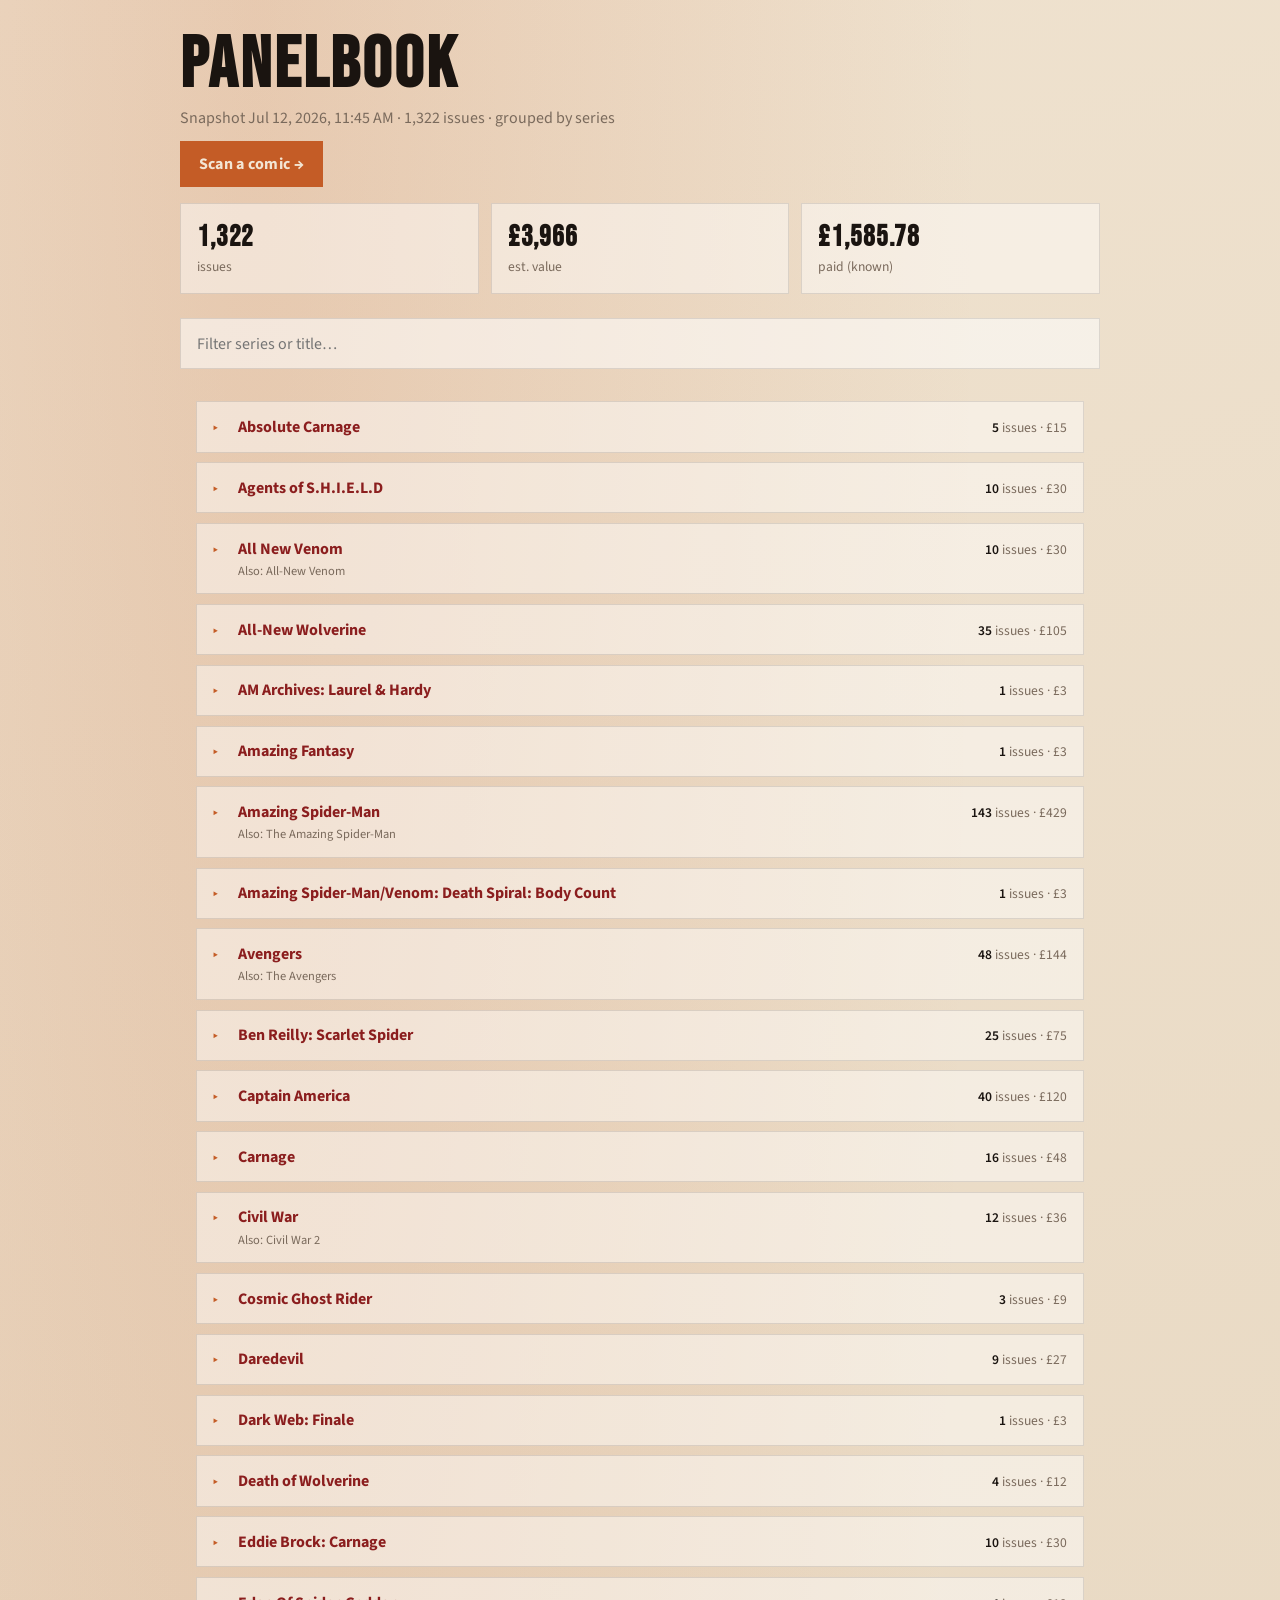
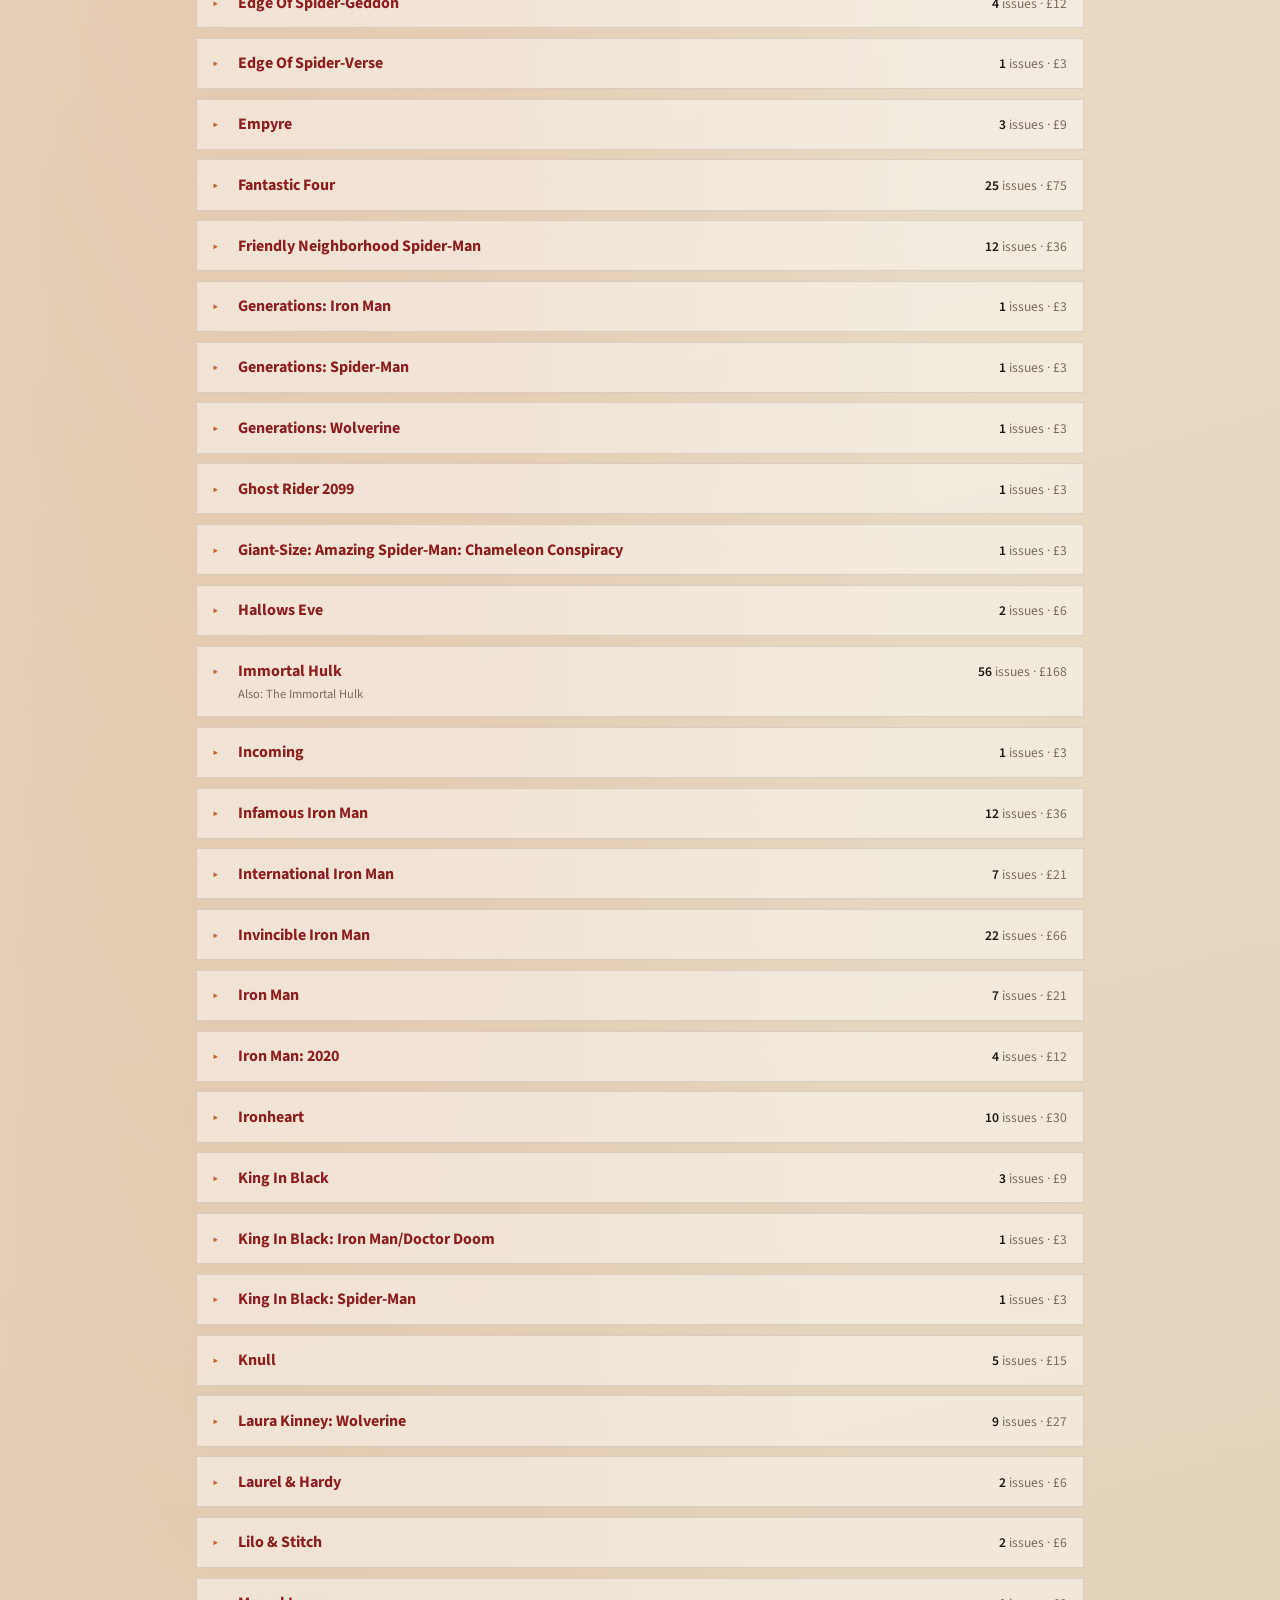
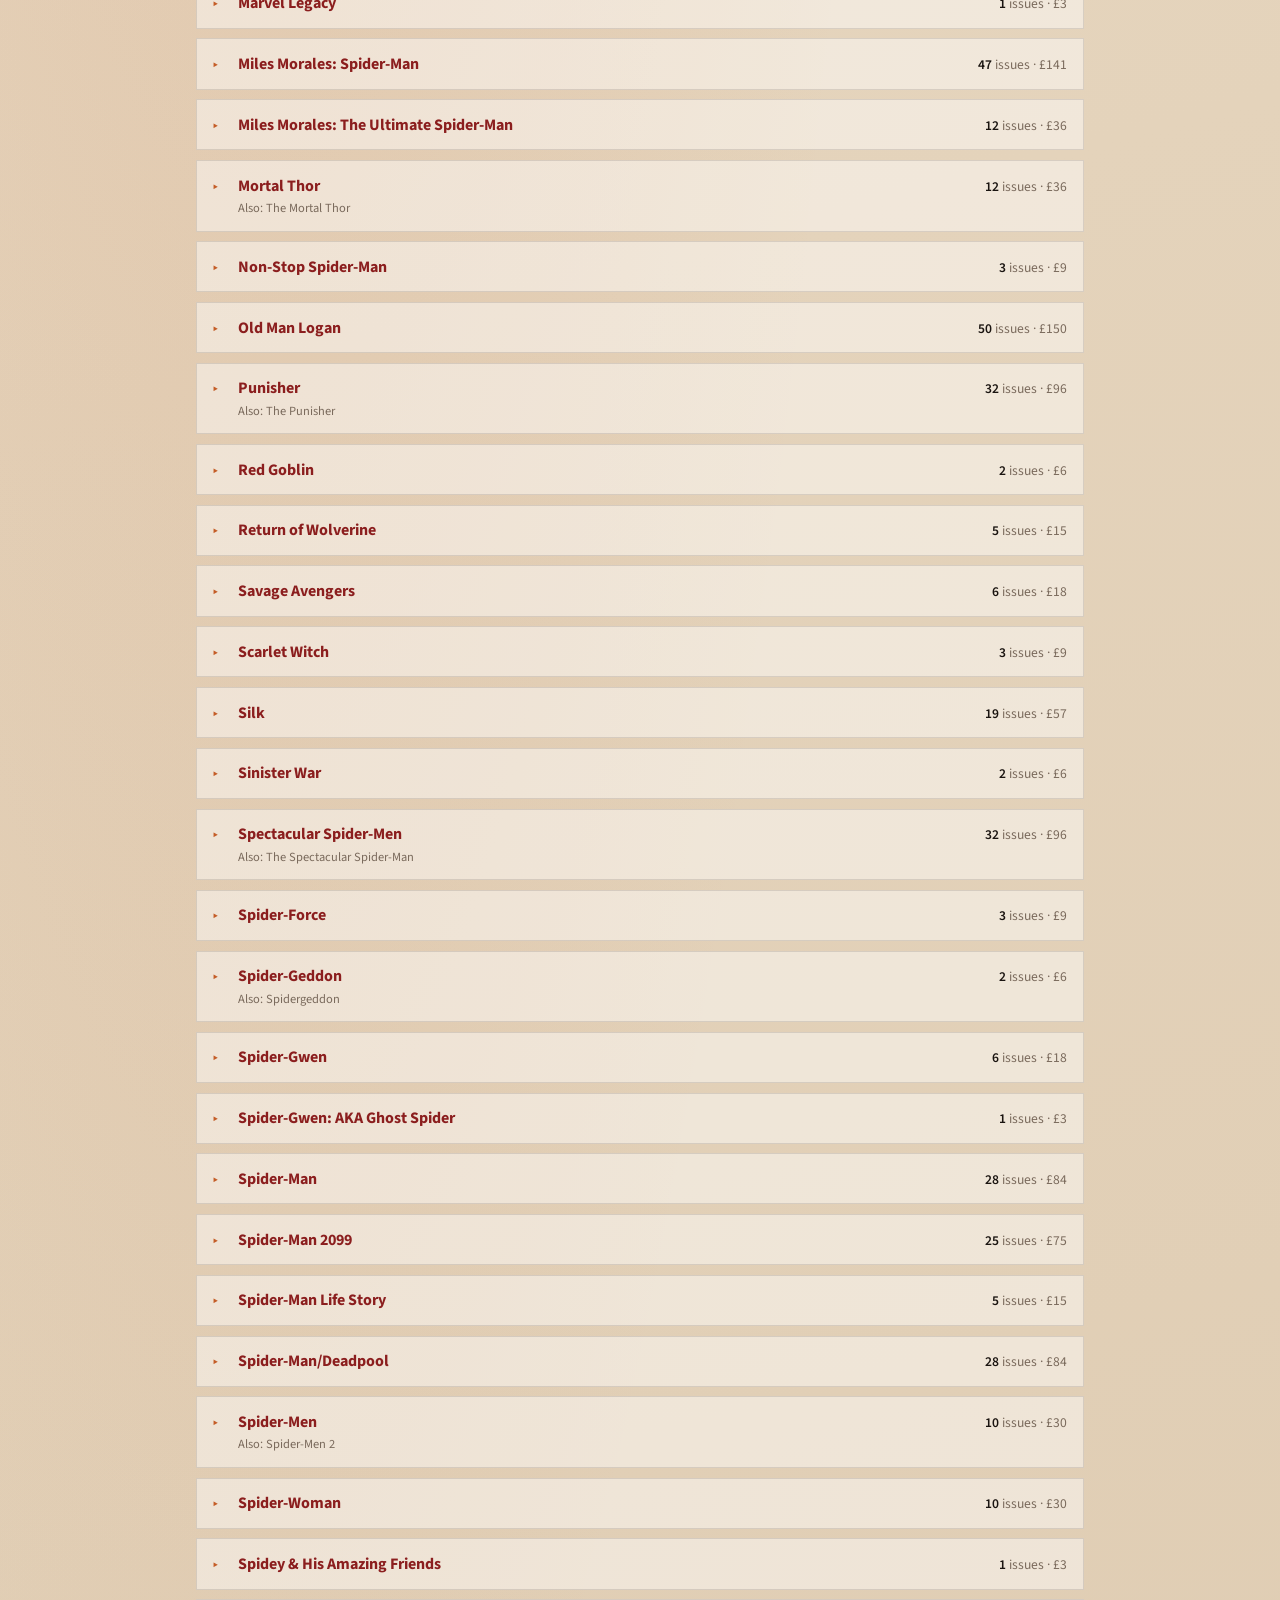
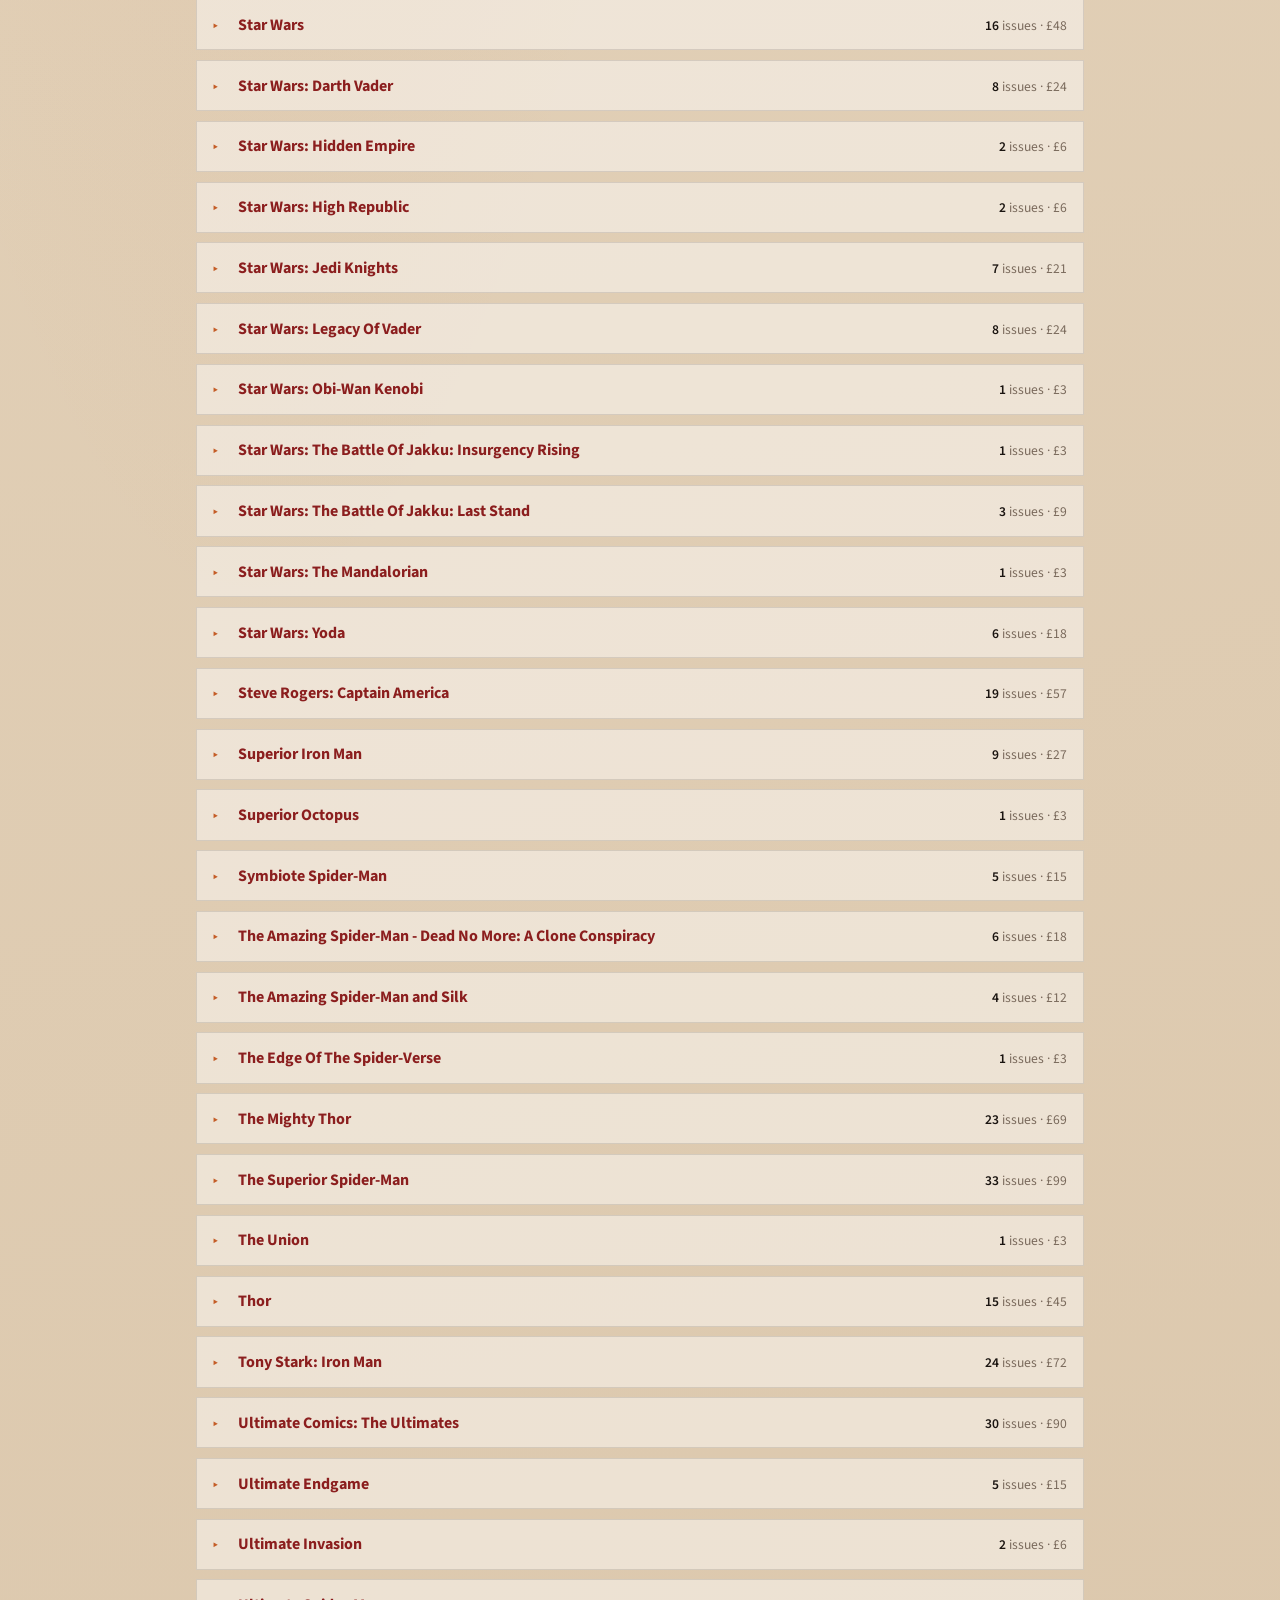
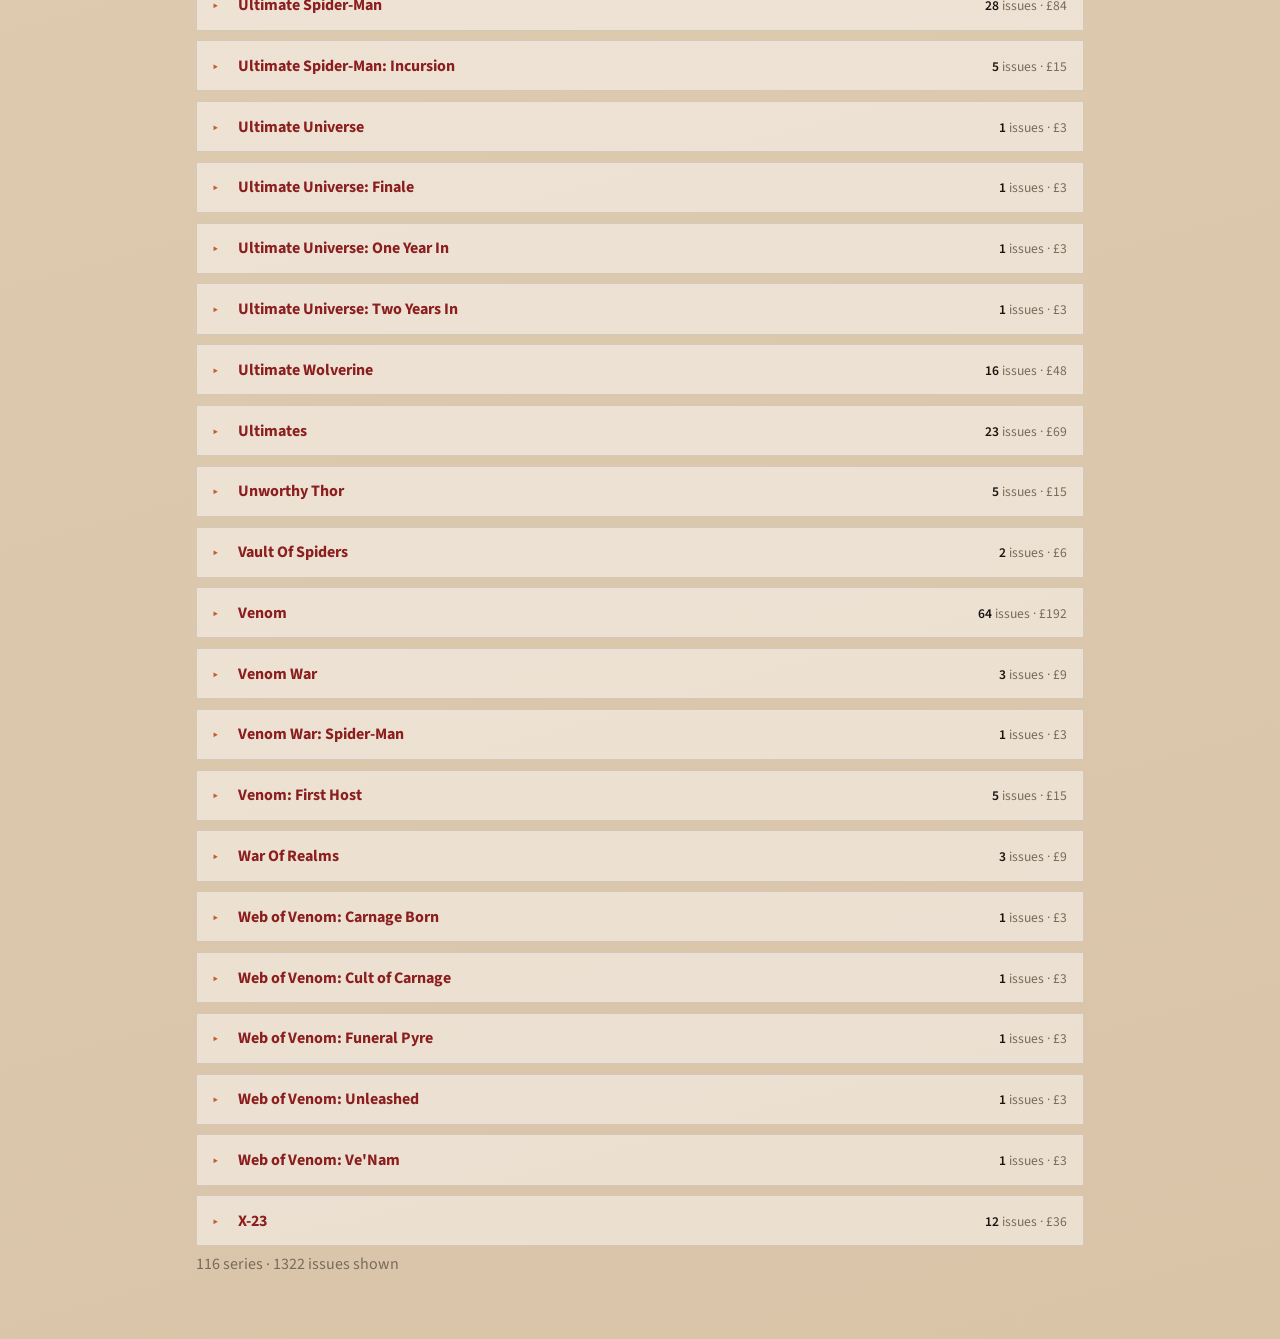
==== index.html @ d92eef0e "Publish static snapshot 2026-07-12 12:45." ====
<!doctype html>
<html lang="en">
<head>
  <meta charset="UTF-8">
  <meta name="viewport" content="width=device-width, initial-scale=1">
  <meta http-equiv="Cache-Control" content="no-cache, no-store, must-revalidate">
  <meta http-equiv="Pragma" content="no-cache">
  <meta http-equiv="Expires" content="0">
  <title>PanelBook</title>
  <link rel="preconnect" href="https://fonts.googleapis.com">
  <link href="https://fonts.googleapis.com/css2?family=Bebas+Neue&family=Source+Sans+3:wght@400;600;700&display=swap" rel="stylesheet">
  <style>
    :root {
      --ink: #1a1410;
      --paper: #f3e6d4;
      --panel: #2a211c;
      --accent: #c45c26;
      --muted: #7a6a5c;
      --line: rgba(26,20,16,0.12);
    }
    * { box-sizing: border-box; }
    body {
      margin: 0;
      font-family: "Source Sans 3", system-ui, sans-serif;
      color: var(--ink);
      background:
        radial-gradient(ellipse at 20% 0%, rgba(196,92,38,0.18), transparent 50%),
        linear-gradient(165deg, #efe2cf 0%, #e4d3bb 45%, #d9c4a8 100%);
      min-height: 100vh;
    }
    header {
      padding: 2rem 1.25rem 1rem;
      max-width: 960px;
      margin: 0 auto;
    }
    .brand {
      font-family: "Bebas Neue", Impact, sans-serif;
      font-size: clamp(2.8rem, 8vw, 4.5rem);
      letter-spacing: 0.04em;
      line-height: 0.95;
      margin: 0;
    }
    .tag {
      color: var(--muted);
      margin: 0.4rem 0 0;
      max-width: 28rem;
    }
    .stats {
      display: grid;
      grid-template-columns: repeat(3, 1fr);
      gap: 0.75rem;
      max-width: 960px;
      margin: 0 auto 1.5rem;
      padding: 0 1.25rem;
    }
    .stat {
      background: rgba(255,255,255,0.45);
      border: 1px solid var(--line);
      padding: 1rem;
    }
    .stat b {
      display: block;
      font-family: "Bebas Neue", sans-serif;
      font-size: 1.8rem;
      letter-spacing: 0.03em;
    }
    .stat span { color: var(--muted); font-size: 0.85rem; }
    main { max-width: 960px; margin: 0 auto; padding: 0 1.25rem 3rem; }
    input {
      width: 100%;
      padding: 0.85rem 1rem;
      border: 1px solid var(--line);
      background: rgba(255,255,255,0.55);
      font: inherit;
      margin-bottom: 1rem;
    }
    .groups { display: flex; flex-direction: column; gap: 0.6rem; }
    .group {
      background: rgba(255,255,255,0.45);
      border: 1px solid var(--line);
    }
    .group > summary {
      list-style: none;
      cursor: pointer;
      padding: 0.85rem 1rem;
      display: flex;
      align-items: baseline;
      justify-content: space-between;
      gap: 0.75rem;
    }
    .group > summary::-webkit-details-marker { display: none; }
    .group > summary::before {
      content: "▸";
      color: var(--accent);
      margin-right: 0.5rem;
      flex-shrink: 0;
    }
    .group[open] > summary::before { content: "▾"; }
    .group-name {
      font-weight: 700;
      flex: 1;
      min-width: 0;
    }
    .group-meta {
      color: var(--muted);
      font-size: 0.85rem;
      white-space: nowrap;
      font-variant-numeric: tabular-nums;
    }
    .group-meta b { color: var(--ink); font-weight: 600; }
    .alias {
      display: block;
      font-size: 0.78rem;
      color: var(--muted);
      font-weight: 400;
      margin-top: 0.15rem;
    }
    .group-body { padding: 0 1rem 0.85rem; overflow-x: auto; }
    table { width: 100%; border-collapse: collapse; font-size: 0.88rem; }
    th, td { text-align: left; padding: 0.45rem 0.35rem; border-bottom: 1px solid var(--line); }
    th { color: var(--muted); font-weight: 600; font-size: 0.72rem; text-transform: uppercase; letter-spacing: 0.06em; }
    .money { font-variant-numeric: tabular-nums; }
    .err { color: #8b1e1e; padding: 1rem; }
    .empty { color: var(--muted); padding: 1rem 0; }
  </style>
</head>
<body>
  <header>
    <h1 class="brand">PanelBook</h1>
    <p class="tag" id="snapTag">Loading collection…</p>
    <p style="margin:0.75rem 0 0;"><a href="scan.html" style="display:inline-block;background:#c45c26;color:#f3e6d4;text-decoration:none;font-weight:700;letter-spacing:0.02em;padding:0.7rem 1.1rem;border:1px solid #c45c26;">Scan a comic &rarr;</a></p>
  </header>
  <div class="stats" id="stats"></div>
  <main>
    <input id="q" type="search" placeholder="Filter series or title…" />
    <div id="out" class="err">Loading collection.json…</div>
  </main>
  <script>
    /* --- fuzzy series grouping (mirrors scan.js normalisation) --- */
    function normSeries(s) {
      return String(s || "").toLowerCase()
        .replace(/^the\s+/, "")
        .replace(/spider-man/g, "spiderman")
        .replace(/spider man/g, "spiderman")
        .replace(/&/g, " and ")
        .replace(/[^a-z0-9]+/g, " ")
        .replace(/\s+/g, " ")
        .trim();
    }

    function bigrams(s) {
      const t = s.replace(/\s+/g, "");
      const g = new Set();
      for (let i = 0; i < t.length - 1; i++) g.add(t.slice(i, i + 2));
      return g;
    }

    function dice(a, b) {
      const ga = bigrams(a), gb = bigrams(b);
      if (!ga.size || !gb.size) return 0;
      let inter = 0;
      for (const x of gb) if (ga.has(x)) inter++;
      return (2 * inter) / (ga.size + gb.size);
    }

    const FUZZY = 0.88; // high bar — only merge near-duplicates, not related titles

    function clusterSeries(names) {
      const unique = [...new Set(names.filter(Boolean))];
      const norms = unique.map((n) => ({ name: n, norm: normSeries(n) }));
      const parent = norms.map((_, i) => i);
      const find = (i) => { while (parent[i] !== i) { parent[i] = parent[parent[i]]; i = parent[i]; } return i; };
      const unite = (a, b) => { parent[find(a)] = find(b); };

      for (let i = 0; i < norms.length; i++) {
        for (let j = i + 1; j < norms.length; j++) {
          if (norms[i].norm === norms[j].norm) { unite(i, j); continue; }
          if (dice(norms[i].norm, norms[j].norm) >= FUZZY) unite(i, j);
        }
      }

      const clusters = new Map();
      for (let i = 0; i < norms.length; i++) {
        const root = find(i);
        if (!clusters.has(root)) clusters.set(root, []);
        clusters.get(root).push(norms[i].name);
      }
      return [...clusters.values()];
    }

    function pickDisplayName(names) {
      const counts = new Map();
      for (const n of names) counts.set(n, (counts.get(n) || 0) + 1);
      const sorted = [...names].sort((a, b) => {
        const dc = (counts.get(b) || 0) - (counts.get(a) || 0);
        if (dc) return dc;
        const aThe = /^the\s/i.test(a), bThe = /^the\s/i.test(b);
        if (aThe !== bThe) return aThe ? 1 : -1;
        return a.localeCompare(b);
      });
      return sorted[0];
    }

    function issueNum(v) {
      const n = parseFloat(v);
      return Number.isFinite(n) ? n : 999999;
    }

    function buildGroups(rows) {
      const bySeries = new Map();
      for (const r of rows) {
        const s = String(r.series || "").trim() || "(unknown)";
        if (!bySeries.has(s)) bySeries.set(s, []);
        bySeries.get(s).push(r);
      }
      const clusters = clusterSeries([...bySeries.keys()]);
      return clusters.map((names) => {
        const issues = names.flatMap((n) => bySeries.get(n) || []);
        issues.sort((a, b) => issueNum(a.issue_number) - issueNum(b.issue_number));
        const value = issues.reduce((s, r) => s + Number(r.estimated_value || 0), 0);
        const aliases = names.length > 1
          ? names.filter((n) => n !== pickDisplayName(names))
          : [];
        return {
          display: pickDisplayName(names),
          names,
          aliases,
          issues,
          value,
        };
      }).sort((a, b) => a.display.localeCompare(b.display));
    }

    function esc(s) {
      return String(s ?? "").replace(/[&<>"']/g, (c) =>
        ({ "&": "&amp;", "<": "&lt;", ">": "&gt;", '"': "&quot;", "'": "&#39;" }[c]));
    }

    async function boot() {
      const out = document.getElementById("out");
      const stats = document.getElementById("stats");
      try {
        const res = await fetch(`collection.json?t=${Date.now()}`, { cache: "no-store" });
        if (!res.ok) throw new Error("No collection.json yet — run scripts/export_static.py");
        const data = await res.json();
        const when = data.exported_at
          ? new Date(data.exported_at).toLocaleString(undefined, { dateStyle: "medium", timeStyle: "short" })
          : "unknown";
        document.getElementById("snapTag").textContent =
          `Snapshot ${when} · ${(data.totals?.issues || 0).toLocaleString()} issues · grouped by series`;
        const t = data.totals || {};
        stats.innerHTML = `
          <div class="stat"><b>${(t.issues || 0).toLocaleString()}</b><span>issues</span></div>
          <div class="stat"><b>£${Number(t.estimated_value_gbp || 0).toLocaleString()}</b><span>est. value</span></div>
          <div class="stat"><b>£${Number(t.paid_known_gbp || 0).toLocaleString()}</b><span>paid (known)</span></div>
        `;
        const rows = (data.collection || []).filter((r) => (r.kind || "comic") === "comic");
        const allGroups = buildGroups(rows);

        const render = (q) => {
          const qq = (q || "").toLowerCase();
          const groups = !qq ? allGroups : allGroups.map((g) => ({
            ...g,
            issues: g.issues.filter((r) =>
              g.display.toLowerCase().includes(qq) ||
              g.names.some((n) => n.toLowerCase().includes(qq)) ||
              String(r.title || "").toLowerCase().includes(qq) ||
              String(r.issue_number ?? "").includes(qq)
            ),
          })).filter((g) => g.issues.length);

          if (!groups.length) {
            out.innerHTML = '<p class="empty">No matching series or issues.</p>';
            return;
          }

          out.innerHTML = `<div class="groups">${groups.map((g) => {
            const alias = g.aliases.length
              ? `<span class="alias">Also: ${g.aliases.map(esc).join(", ")}</span>`
              : "";
            const body = g.issues.map((r) => `<tr>
              <td>${esc(r.issue_number ?? "")}</td>
              <td>${esc(r.year ?? "")}</td>
              <td class="money">£${Number(r.estimated_value || 0).toFixed(2)}</td>
              <td>${esc(r.market_source || "")}</td>
            </tr>`).join("");
            return `<details class="group">
              <summary>
                <span class="group-name">${esc(g.display)}${alias}</span>
                <span class="group-meta"><b>${g.issues.length}</b> issues · £${g.value.toFixed(0)}</span>
              </summary>
              <div class="group-body">
                <table>
                  <thead><tr><th>#</th><th>Year</th><th>Est.</th><th>Source</th></tr></thead>
                  <tbody>${body}</tbody>
                </table>
              </div>
            </details>`;
          }).join("")}</div>
          <p class="tag">${groups.length} series · ${groups.reduce((s, g) => s + g.issues.length, 0)} issues shown</p>`;
        };

        document.getElementById("q").addEventListener("input", (e) => render(e.target.value));
        render("");
      } catch (e) {
        out.textContent = e.message || String(e);
      }
    }
    boot();
  </script>
</body>
</html>
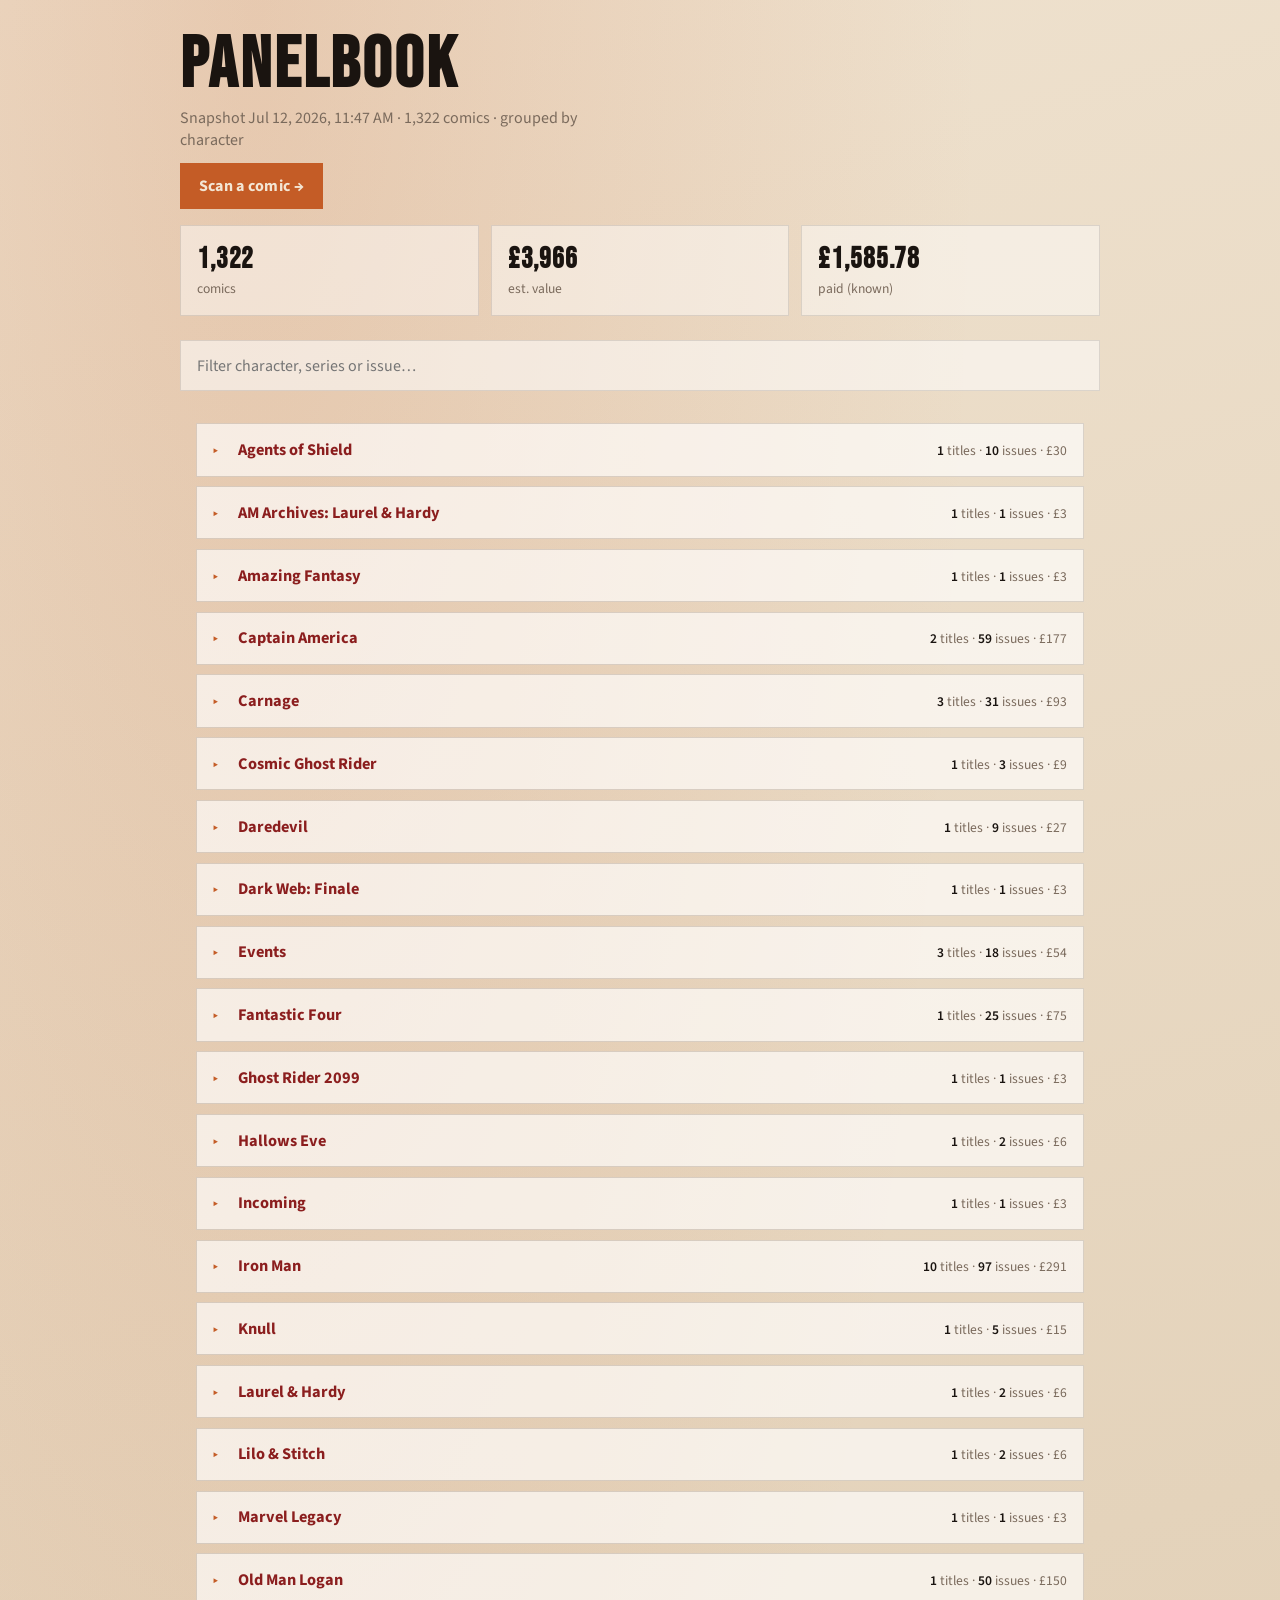
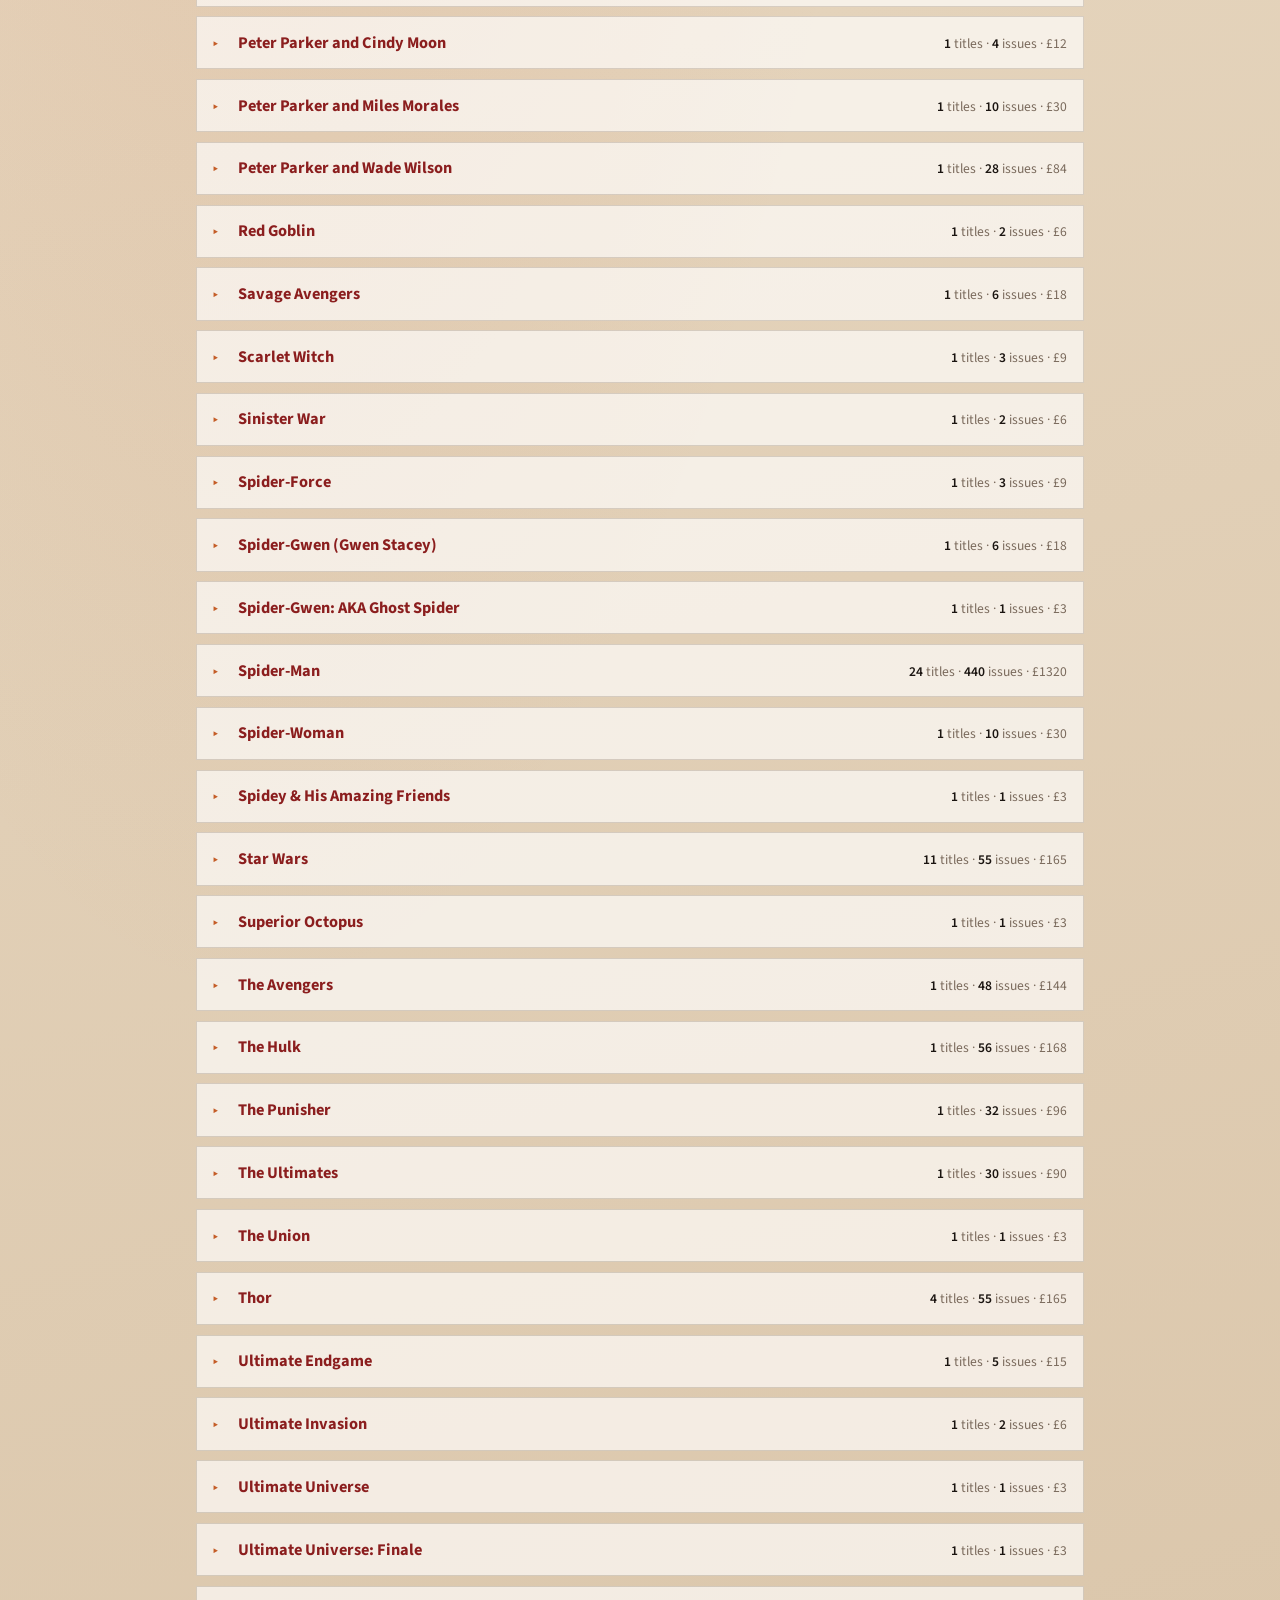
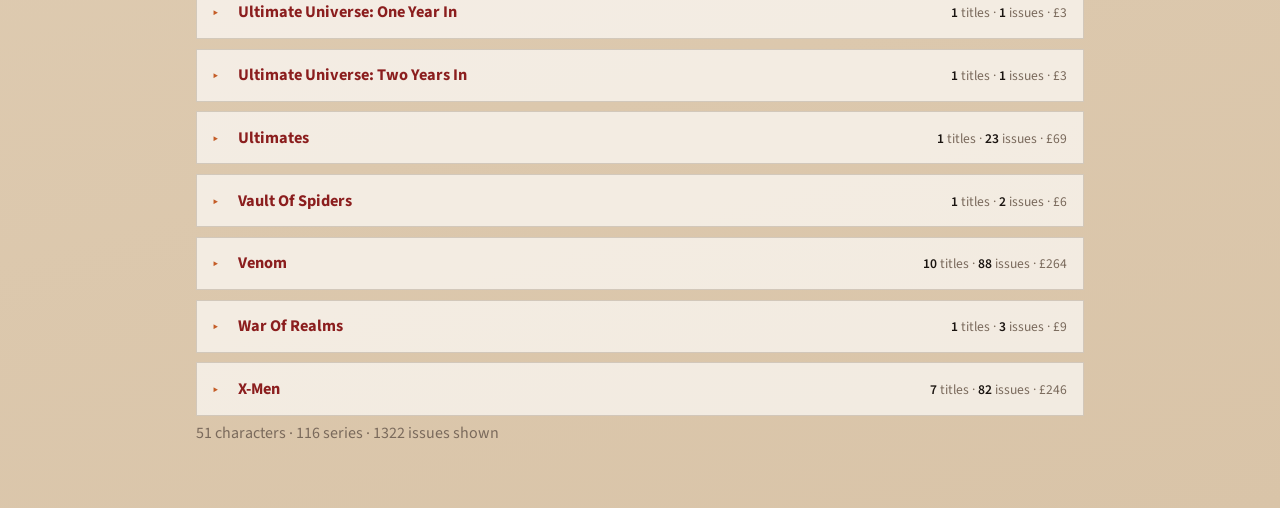
==== commit 081eb0fa: "Publish static snapshot 2026-07-12 12:47." ====
--- a/index.html
+++ b/index.html
@@ -96,11 +96,17 @@
       flex-shrink: 0;
     }
     .group[open] > summary::before { content: "▾"; }
-    .group-name {
-      font-weight: 700;
-      flex: 1;
-      min-width: 0;
-    }
+    .group.char > summary {
+      background: rgba(255,255,255,0.35);
+      font-size: 1.02rem;
+    }
+    .group.char > .group-body { padding: 0.5rem 0.75rem 0.75rem; display: flex; flex-direction: column; gap: 0.45rem; }
+    .group.series {
+      margin-left: 0.25rem;
+      border-left: 3px solid rgba(196,92,38,0.45);
+    }
+    .group.series > summary { padding: 0.65rem 0.85rem; font-size: 0.92rem; }
+    .group-name { font-weight: 700; flex: 1; min-width: 0; }
     .group-meta {
       color: var(--muted);
       font-size: 0.85rem;
@@ -116,6 +122,7 @@
       margin-top: 0.15rem;
     }
     .group-body { padding: 0 1rem 0.85rem; overflow-x: auto; }
+    .series .group-body { padding: 0 0.75rem 0.65rem; }
     table { width: 100%; border-collapse: collapse; font-size: 0.88rem; }
     th, td { text-align: left; padding: 0.45rem 0.35rem; border-bottom: 1px solid var(--line); }
     th { color: var(--muted); font-weight: 600; font-size: 0.72rem; text-transform: uppercase; letter-spacing: 0.06em; }
@@ -132,11 +139,11 @@
   </header>
   <div class="stats" id="stats"></div>
   <main>
-    <input id="q" type="search" placeholder="Filter series or title…" />
+    <input id="q" type="search" placeholder="Filter character, series or issue…" />
     <div id="out" class="err">Loading collection.json…</div>
   </main>
   <script>
-    /* --- fuzzy series grouping (mirrors scan.js normalisation) --- */
+    /* --- fuzzy series grouping --- */
     function normSeries(s) {
       return String(s || "").toLowerCase()
         .replace(/^the\s+/, "")
@@ -163,7 +170,7 @@
       return (2 * inter) / (ga.size + gb.size);
     }
 
-    const FUZZY = 0.88; // high bar — only merge near-duplicates, not related titles
+    const FUZZY = 0.88;
 
     function clusterSeries(names) {
       const unique = [...new Set(names.filter(Boolean))];
@@ -191,14 +198,13 @@
     function pickDisplayName(names) {
       const counts = new Map();
       for (const n of names) counts.set(n, (counts.get(n) || 0) + 1);
-      const sorted = [...names].sort((a, b) => {
+      return [...names].sort((a, b) => {
         const dc = (counts.get(b) || 0) - (counts.get(a) || 0);
         if (dc) return dc;
         const aThe = /^the\s/i.test(a), bThe = /^the\s/i.test(b);
         if (aThe !== bThe) return aThe ? 1 : -1;
         return a.localeCompare(b);
-      });
-      return sorted[0];
+      })[0];
     }
 
     function issueNum(v) {
@@ -206,34 +212,118 @@
       return Number.isFinite(n) ? n : 999999;
     }
 
-    function buildGroups(rows) {
+    /* --- character / franchise detection --- */
+    function mapCharacterField(raw) {
+      const c = String(raw || "").trim();
+      if (!c) return null;
+      const lower = c.toLowerCase();
+      if (/spider-man|spider gwen|scarlet spider|\bsilk\b|spider-man 2099/.test(lower)) return "Spider-Man";
+      if (/wolverine|x-23|laura kinney/.test(lower)) return "X-Men";
+      if (/iron man|ironheart/.test(lower)) return "Iron Man";
+      if (/captain america/.test(lower)) return "Captain America";
+      if (/fantastic four/.test(lower)) return "Fantastic Four";
+      if (/carnage/.test(lower)) return "Carnage";
+      if (/venom/.test(lower)) return "Venom";
+      return c.split(":")[0].trim() || null;
+    }
+
+    function detectCharacter(series, characterField) {
+      const mapped = mapCharacterField(characterField);
+      if (mapped) return mapped;
+      const s = String(series || "").toLowerCase();
+
+      if (/star wars/.test(s)) return "Star Wars";
+      if (/^web of venom|^venom war|^all[- ]new venom|^venom:|^venom$/.test(s) || (/\bvenom\b/.test(s) && !/amazing spider-man\/venom/.test(s))) return "Venom";
+      if (/miles morales|spider-man|spider man|spider-verse|spider geddon|spider-geddon|spider force|spider gwen|spider-woman|scarlet spider|friendly neighborhood|spectacular spider|amazing spider|non-stop spider|spidergeddon|edge of spider/.test(s)) return "Spider-Man";
+      if (/iron man|ironheart|invincible iron|superior iron|infamous iron|international iron|tony stark/.test(s)) return "Iron Man";
+      if (/avengers/.test(s)) return "Avengers";
+      if (/captain america/.test(s)) return "Captain America";
+      if (/fantastic four/.test(s)) return "Fantastic Four";
+      if (/wolverine|x-men|x men|x-23|laura kinney|uncanny x/.test(s)) return "X-Men";
+      if (/deadpool/.test(s)) return "Deadpool";
+      if (/\bthor\b/.test(s)) return "Thor";
+      if (/^the incredible hulk|^immortal hulk|\bhulk\b/.test(s)) return "Hulk";
+      if (/daredevil/.test(s)) return "Daredevil";
+      if (/guardians of the galaxy/.test(s)) return "Guardians of the Galaxy";
+      if (/doctor strange|dr\. strange/.test(s)) return "Doctor Strange";
+      if (/black panther/.test(s)) return "Black Panther";
+      if (/carnage/.test(s)) return "Carnage";
+      if (/absolute carnage|king in black|empyre|secret wars|civil war|war of the realms|dark ages|infinity/.test(s)) return "Events";
+
+      return null;
+    }
+
+    function buildSeriesGroups(rows) {
       const bySeries = new Map();
       for (const r of rows) {
         const s = String(r.series || "").trim() || "(unknown)";
         if (!bySeries.has(s)) bySeries.set(s, []);
         bySeries.get(s).push(r);
       }
-      const clusters = clusterSeries([...bySeries.keys()]);
-      return clusters.map((names) => {
+      return clusterSeries([...bySeries.keys()]).map((names) => {
         const issues = names.flatMap((n) => bySeries.get(n) || []);
         issues.sort((a, b) => issueNum(a.issue_number) - issueNum(b.issue_number));
-        const value = issues.reduce((s, r) => s + Number(r.estimated_value || 0), 0);
-        const aliases = names.length > 1
-          ? names.filter((n) => n !== pickDisplayName(names))
-          : [];
-        return {
-          display: pickDisplayName(names),
-          names,
-          aliases,
-          issues,
-          value,
-        };
-      }).sort((a, b) => a.display.localeCompare(b.display));
+        const display = pickDisplayName(names);
+        const aliases = names.length > 1 ? names.filter((n) => n !== display) : [];
+        const value = issues.reduce((sum, r) => sum + Number(r.estimated_value || 0), 0);
+        const characterHint = issues.map((r) => r.character).find((c) => c && String(c).trim()) || "";
+        const character = detectCharacter(display, characterHint) || display;
+        return { display, names, aliases, issues, value, character };
+      });
+    }
+
+    function buildCharacterGroups(seriesGroups) {
+      const chars = new Map();
+      for (const sg of seriesGroups) {
+        const key = sg.character;
+        if (!chars.has(key)) chars.set(key, { name: key, series: [], value: 0, issueCount: 0 });
+        const ch = chars.get(key);
+        ch.series.push(sg);
+        ch.value += sg.value;
+        ch.issueCount += sg.issues.length;
+      }
+      return [...chars.values()]
+        .map((ch) => {
+          ch.series.sort((a, b) => a.display.localeCompare(b.display));
+          return ch;
+        })
+        .sort((a, b) => a.name.localeCompare(b.name));
     }
 
     function esc(s) {
       return String(s ?? "").replace(/[&<>"']/g, (c) =>
         ({ "&": "&amp;", "<": "&lt;", ">": "&gt;", '"': "&quot;", "'": "&#39;" }[c]));
+    }
+
+    function issueMatches(r, qq) {
+      return String(r.title || "").toLowerCase().includes(qq) ||
+        String(r.series || "").toLowerCase().includes(qq) ||
+        String(r.issue_number ?? "").includes(qq);
+    }
+
+    function filterCharacters(chars, qq) {
+      if (!qq) return chars;
+      return chars.map((ch) => {
+        if (ch.name.toLowerCase().includes(qq)) return ch;
+        const series = ch.series.map((sg) => {
+          if (sg.display.toLowerCase().includes(qq) || sg.names.some((n) => n.toLowerCase().includes(qq))) return sg;
+          const issues = sg.issues.filter((r) => issueMatches(r, qq));
+          return issues.length ? { ...sg, issues } : null;
+        }).filter(Boolean);
+        return series.length ? { ...ch, series, issueCount: series.reduce((s, g) => s + g.issues.length, 0), value: series.reduce((s, g) => s + g.value, 0) } : null;
+      }).filter(Boolean);
+    }
+
+    function renderIssueTable(issues) {
+      return `<table>
+        <thead><tr><th>#</th><th>Year</th><th>Est.</th><th>Source</th></tr></thead>
+        <tbody>${issues.map((r) => `<tr>
+          <td>${esc(r.issue_number ?? "")}</td>
+          <td>${esc(r.year ?? "")}</td>
+          <td class="money">£${Number(r.estimated_value || 0).toFixed(2)}</td>
+          <td>${esc(r.market_source || "")}</td>
+        </tr>`).join("")}</tbody>
+      </table>`;
     }
 
     async function boot() {
@@ -247,57 +337,50 @@
           ? new Date(data.exported_at).toLocaleString(undefined, { dateStyle: "medium", timeStyle: "short" })
           : "unknown";
         document.getElementById("snapTag").textContent =
-          `Snapshot ${when} · ${(data.totals?.issues || 0).toLocaleString()} issues · grouped by series`;
+          `Snapshot ${when} · ${(data.totals?.issues || 0).toLocaleString()} comics · grouped by character`;
         const t = data.totals || {};
         stats.innerHTML = `
-          <div class="stat"><b>${(t.issues || 0).toLocaleString()}</b><span>issues</span></div>
+          <div class="stat"><b>${(t.issues || 0).toLocaleString()}</b><span>comics</span></div>
           <div class="stat"><b>£${Number(t.estimated_value_gbp || 0).toLocaleString()}</b><span>est. value</span></div>
           <div class="stat"><b>£${Number(t.paid_known_gbp || 0).toLocaleString()}</b><span>paid (known)</span></div>
         `;
         const rows = (data.collection || []).filter((r) => (r.kind || "comic") === "comic");
-        const allGroups = buildGroups(rows);
+        const allChars = buildCharacterGroups(buildSeriesGroups(rows));
 
         const render = (q) => {
           const qq = (q || "").toLowerCase();
-          const groups = !qq ? allGroups : allGroups.map((g) => ({
-            ...g,
-            issues: g.issues.filter((r) =>
-              g.display.toLowerCase().includes(qq) ||
-              g.names.some((n) => n.toLowerCase().includes(qq)) ||
-              String(r.title || "").toLowerCase().includes(qq) ||
-              String(r.issue_number ?? "").includes(qq)
-            ),
-          })).filter((g) => g.issues.length);
-
-          if (!groups.length) {
-            out.innerHTML = '<p class="empty">No matching series or issues.</p>';
+          const chars = filterCharacters(allChars, qq);
+
+          if (!chars.length) {
+            out.innerHTML = '<p class="empty">No matching characters, series or issues.</p>';
             return;
           }
 
-          out.innerHTML = `<div class="groups">${groups.map((g) => {
-            const alias = g.aliases.length
-              ? `<span class="alias">Also: ${g.aliases.map(esc).join(", ")}</span>`
-              : "";
-            const body = g.issues.map((r) => `<tr>
-              <td>${esc(r.issue_number ?? "")}</td>
-              <td>${esc(r.year ?? "")}</td>
-              <td class="money">£${Number(r.estimated_value || 0).toFixed(2)}</td>
-              <td>${esc(r.market_source || "")}</td>
-            </tr>`).join("");
-            return `<details class="group">
+          const seriesCount = chars.reduce((s, c) => s + c.series.length, 0);
+          const issueCount = chars.reduce((s, c) => s + c.issueCount, 0);
+
+          out.innerHTML = `<div class="groups">${chars.map((ch) => {
+            const seriesHtml = ch.series.map((sg) => {
+              const alias = sg.aliases.length
+                ? `<span class="alias">Also: ${sg.aliases.map(esc).join(", ")}</span>`
+                : "";
+              return `<details class="group series">
+                <summary>
+                  <span class="group-name">${esc(sg.display)}${alias}</span>
+                  <span class="group-meta"><b>${sg.issues.length}</b> · £${sg.value.toFixed(0)}</span>
+                </summary>
+                <div class="group-body">${renderIssueTable(sg.issues)}</div>
+              </details>`;
+            }).join("");
+            return `<details class="group char">
               <summary>
-                <span class="group-name">${esc(g.display)}${alias}</span>
-                <span class="group-meta"><b>${g.issues.length}</b> issues · £${g.value.toFixed(0)}</span>
+                <span class="group-name">${esc(ch.name)}</span>
+                <span class="group-meta"><b>${ch.series.length}</b> titles · <b>${ch.issueCount}</b> issues · £${ch.value.toFixed(0)}</span>
               </summary>
-              <div class="group-body">
-                <table>
-                  <thead><tr><th>#</th><th>Year</th><th>Est.</th><th>Source</th></tr></thead>
-                  <tbody>${body}</tbody>
-                </table>
-              </div>
+              <div class="group-body">${seriesHtml}</div>
             </details>`;
           }).join("")}</div>
-          <p class="tag">${groups.length} series · ${groups.reduce((s, g) => s + g.issues.length, 0)} issues shown</p>`;
+          <p class="tag">${chars.length} characters · ${seriesCount} series · ${issueCount} issues shown</p>`;
         };
 
         document.getElementById("q").addEventListener("input", (e) => render(e.target.value));
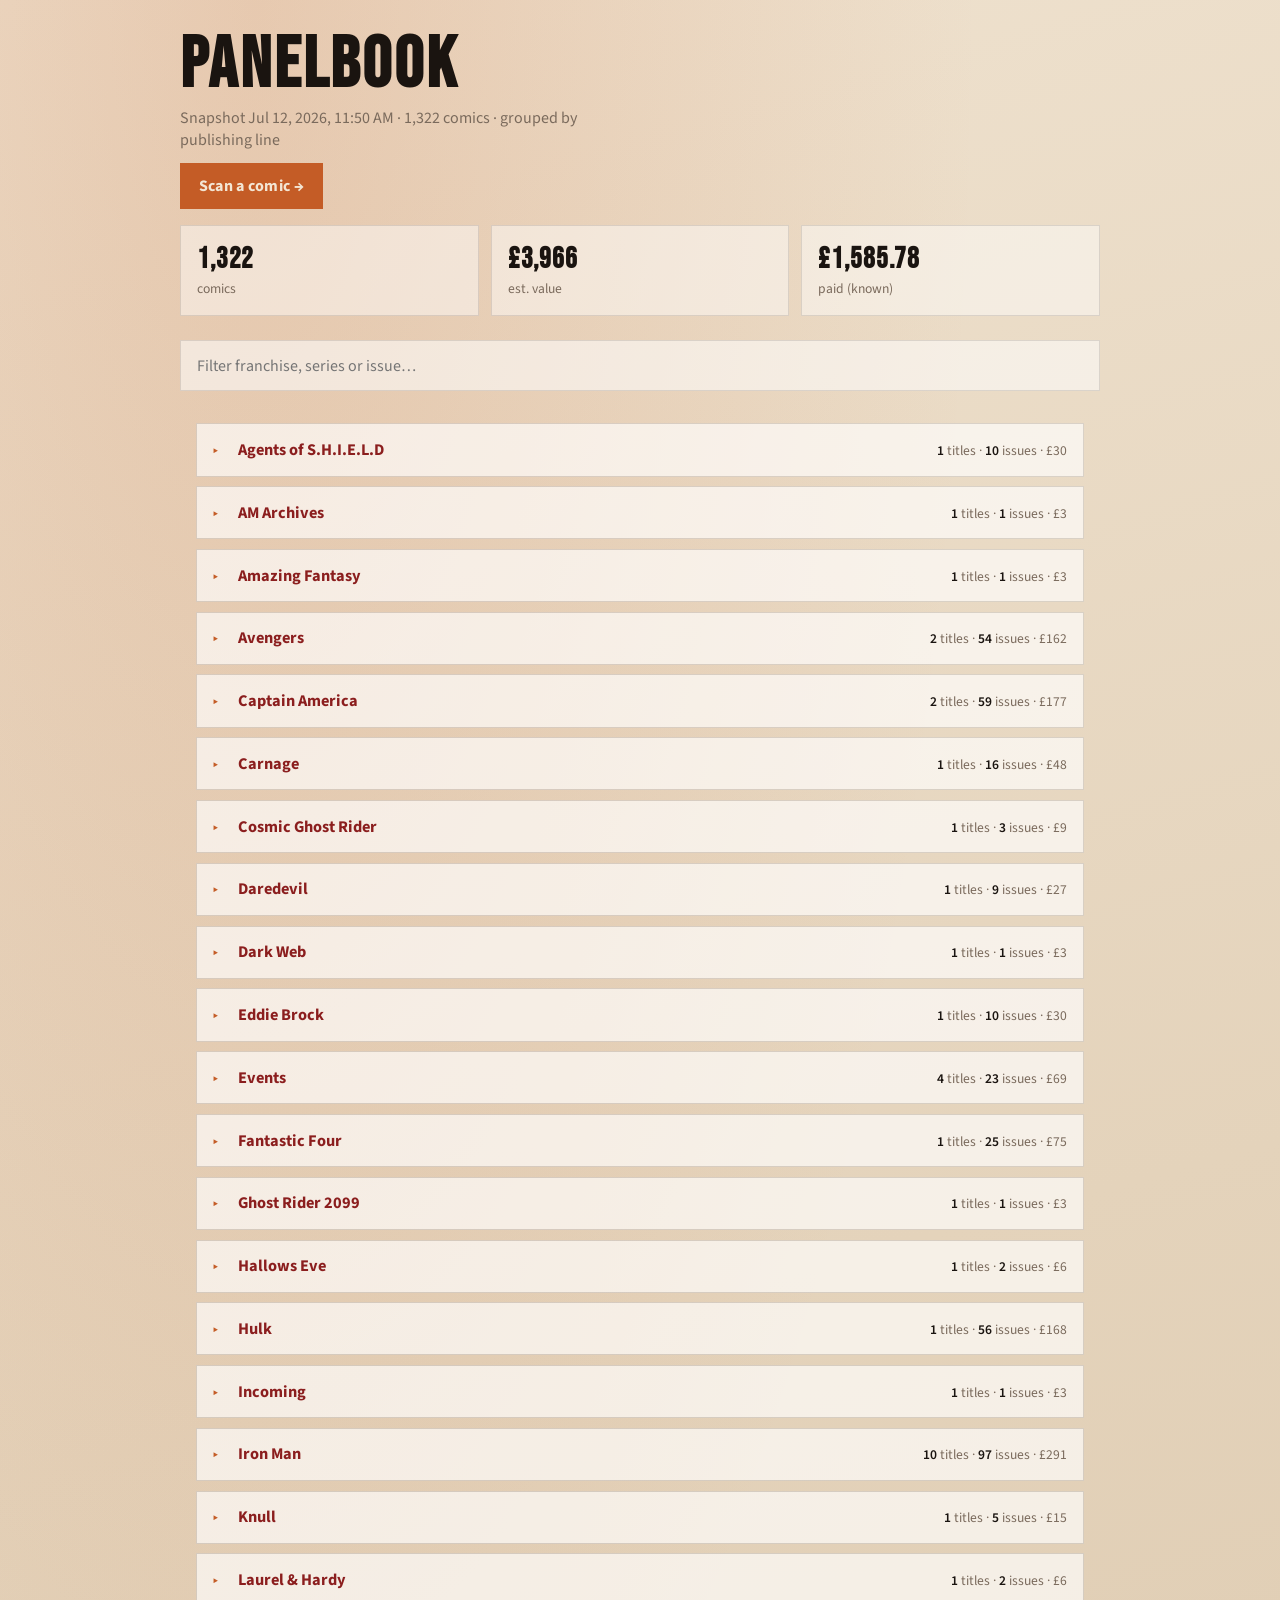
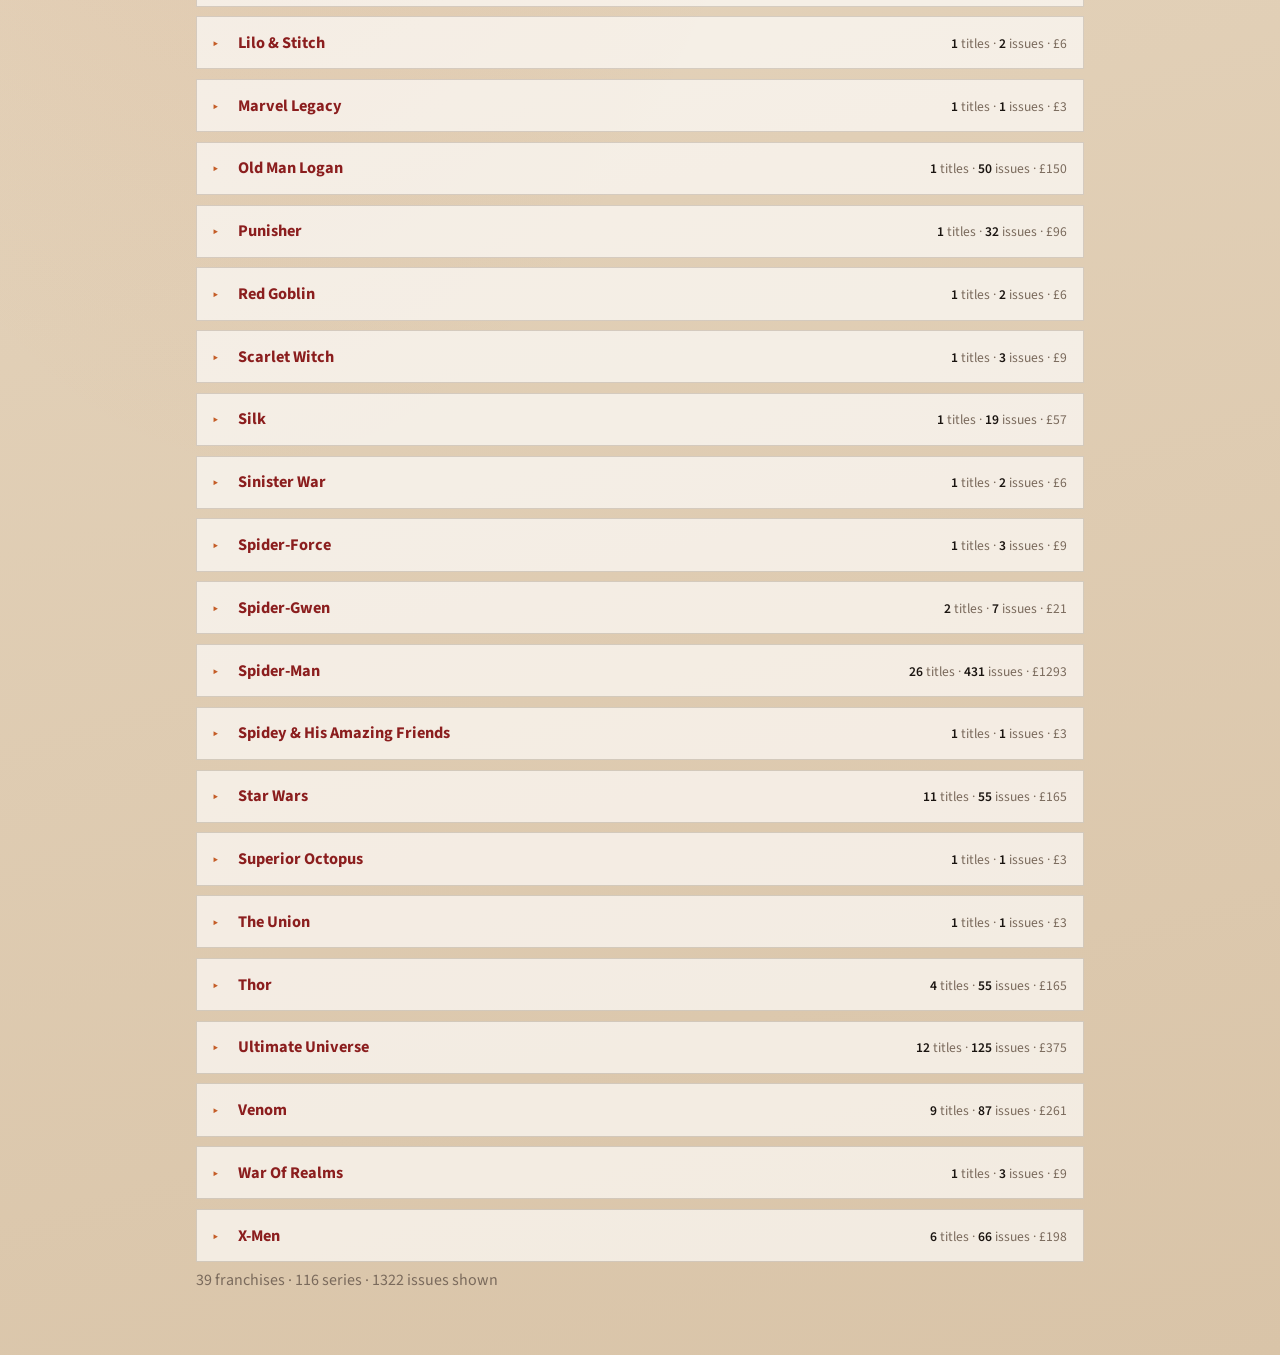
==== commit fa7db5df: "Publish static snapshot 2026-07-12 12:50." ====
--- a/index.html
+++ b/index.html
@@ -96,11 +96,11 @@
       flex-shrink: 0;
     }
     .group[open] > summary::before { content: "▾"; }
-    .group.char > summary {
+    .group.line > summary {
       background: rgba(255,255,255,0.35);
       font-size: 1.02rem;
     }
-    .group.char > .group-body { padding: 0.5rem 0.75rem 0.75rem; display: flex; flex-direction: column; gap: 0.45rem; }
+    .group.line > .group-body { padding: 0.5rem 0.75rem 0.75rem; display: flex; flex-direction: column; gap: 0.45rem; }
     .group.series {
       margin-left: 0.25rem;
       border-left: 3px solid rgba(196,92,38,0.45);
@@ -139,7 +139,7 @@
   </header>
   <div class="stats" id="stats"></div>
   <main>
-    <input id="q" type="search" placeholder="Filter character, series or issue…" />
+    <input id="q" type="search" placeholder="Filter franchise, series or issue…" />
     <div id="out" class="err">Loading collection.json…</div>
   </main>
   <script>
@@ -212,34 +212,25 @@
       return Number.isFinite(n) ? n : 999999;
     }
 
-    /* --- character / franchise detection --- */
-    function mapCharacterField(raw) {
-      const c = String(raw || "").trim();
-      if (!c) return null;
-      const lower = c.toLowerCase();
-      if (/spider-man|spider gwen|scarlet spider|\bsilk\b|spider-man 2099/.test(lower)) return "Spider-Man";
-      if (/wolverine|x-23|laura kinney/.test(lower)) return "X-Men";
-      if (/iron man|ironheart/.test(lower)) return "Iron Man";
-      if (/captain america/.test(lower)) return "Captain America";
-      if (/fantastic four/.test(lower)) return "Fantastic Four";
-      if (/carnage/.test(lower)) return "Carnage";
-      if (/venom/.test(lower)) return "Venom";
-      return c.split(":")[0].trim() || null;
-    }
-
-    function detectCharacter(series, characterField) {
-      const mapped = mapCharacterField(characterField);
-      if (mapped) return mapped;
+    /* --- publishing-line / franchise detection (from series name, not character field) --- */
+    function detectPublishingLine(series) {
       const s = String(series || "").toLowerCase();
 
       if (/star wars/.test(s)) return "Star Wars";
-      if (/^web of venom|^venom war|^all[- ]new venom|^venom:|^venom$/.test(s) || (/\bvenom\b/.test(s) && !/amazing spider-man\/venom/.test(s))) return "Venom";
-      if (/miles morales|spider-man|spider man|spider-verse|spider geddon|spider-geddon|spider force|spider gwen|spider-woman|scarlet spider|friendly neighborhood|spectacular spider|amazing spider|non-stop spider|spidergeddon|edge of spider/.test(s)) return "Spider-Man";
+      if (/^ultimate|^ultimates\b|^ultimate comics|ultimate universe|ultimate spider-man|ultimate wolverine|ultimate endgame|ultimate invasion|miles morales: the ultimate/.test(s)) {
+        return "Ultimate Universe";
+      }
+      if (/spider-man|spider man|spider-verse|spider geddon|spider-geddon|spider force|spider gwen|spider-woman|scarlet spider|miles morales|friendly neighborhood|spectacular spider|amazing spider|non-stop spider|spidergeddon|edge of spider|symbiote spider|vault of spiders|spider-men|superior spider|spider-woman|king in black: spider-man|venom war: spider-man/.test(s)) {
+        return "Spider-Man";
+      }
+      if (/^web of venom|venom war|^venom:|^all[- ]new venom|^venom$/.test(s) || (/\bvenom\b/.test(s) && !/amazing spider-man\/venom|spider-man\/venom/.test(s))) {
+        return "Venom";
+      }
       if (/iron man|ironheart|invincible iron|superior iron|infamous iron|international iron|tony stark/.test(s)) return "Iron Man";
       if (/avengers/.test(s)) return "Avengers";
       if (/captain america/.test(s)) return "Captain America";
       if (/fantastic four/.test(s)) return "Fantastic Four";
-      if (/wolverine|x-men|x men|x-23|laura kinney|uncanny x/.test(s)) return "X-Men";
+      if (/wolverine|x-men|x men|x-23|uncanny x/.test(s)) return "X-Men";
       if (/deadpool/.test(s)) return "Deadpool";
       if (/\bthor\b/.test(s)) return "Thor";
       if (/^the incredible hulk|^immortal hulk|\bhulk\b/.test(s)) return "Hulk";
@@ -247,10 +238,11 @@
       if (/guardians of the galaxy/.test(s)) return "Guardians of the Galaxy";
       if (/doctor strange|dr\. strange/.test(s)) return "Doctor Strange";
       if (/black panther/.test(s)) return "Black Panther";
-      if (/carnage/.test(s)) return "Carnage";
-      if (/absolute carnage|king in black|empyre|secret wars|civil war|war of the realms|dark ages|infinity/.test(s)) return "Events";
-
-      return null;
+      if (/absolute carnage|king in black|empyre|secret wars|civil war|war of the realms|dark ages|\binfinity\b/.test(s)) return "Events";
+
+      // Standalone publishing title: use the part before the first colon
+      const prefix = String(series || "").split(":")[0].trim();
+      return prefix || series || "(unknown)";
     }
 
     function buildSeriesGroups(rows) {
@@ -266,26 +258,25 @@
         const display = pickDisplayName(names);
         const aliases = names.length > 1 ? names.filter((n) => n !== display) : [];
         const value = issues.reduce((sum, r) => sum + Number(r.estimated_value || 0), 0);
-        const characterHint = issues.map((r) => r.character).find((c) => c && String(c).trim()) || "";
-        const character = detectCharacter(display, characterHint) || display;
-        return { display, names, aliases, issues, value, character };
+        const publishingLine = detectPublishingLine(display);
+        return { display, names, aliases, issues, value, publishingLine };
       });
     }
 
-    function buildCharacterGroups(seriesGroups) {
-      const chars = new Map();
+    function buildLineGroups(seriesGroups) {
+      const lines = new Map();
       for (const sg of seriesGroups) {
-        const key = sg.character;
-        if (!chars.has(key)) chars.set(key, { name: key, series: [], value: 0, issueCount: 0 });
-        const ch = chars.get(key);
-        ch.series.push(sg);
-        ch.value += sg.value;
-        ch.issueCount += sg.issues.length;
-      }
-      return [...chars.values()]
-        .map((ch) => {
-          ch.series.sort((a, b) => a.display.localeCompare(b.display));
-          return ch;
+        const key = sg.publishingLine;
+        if (!lines.has(key)) lines.set(key, { name: key, series: [], value: 0, issueCount: 0 });
+        const line = lines.get(key);
+        line.series.push(sg);
+        line.value += sg.value;
+        line.issueCount += sg.issues.length;
+      }
+      return [...lines.values()]
+        .map((line) => {
+          line.series.sort((a, b) => a.display.localeCompare(b.display));
+          return line;
         })
         .sort((a, b) => a.name.localeCompare(b.name));
     }
@@ -301,16 +292,16 @@
         String(r.issue_number ?? "").includes(qq);
     }
 
-    function filterCharacters(chars, qq) {
-      if (!qq) return chars;
-      return chars.map((ch) => {
-        if (ch.name.toLowerCase().includes(qq)) return ch;
-        const series = ch.series.map((sg) => {
+    function filterLines(lines, qq) {
+      if (!qq) return lines;
+      return lines.map((line) => {
+        if (line.name.toLowerCase().includes(qq)) return line;
+        const series = line.series.map((sg) => {
           if (sg.display.toLowerCase().includes(qq) || sg.names.some((n) => n.toLowerCase().includes(qq))) return sg;
           const issues = sg.issues.filter((r) => issueMatches(r, qq));
           return issues.length ? { ...sg, issues } : null;
         }).filter(Boolean);
-        return series.length ? { ...ch, series, issueCount: series.reduce((s, g) => s + g.issues.length, 0), value: series.reduce((s, g) => s + g.value, 0) } : null;
+        return series.length ? { ...line, series, issueCount: series.reduce((s, g) => s + g.issues.length, 0), value: series.reduce((s, g) => s + g.value, 0) } : null;
       }).filter(Boolean);
     }
 
@@ -337,7 +328,7 @@
           ? new Date(data.exported_at).toLocaleString(undefined, { dateStyle: "medium", timeStyle: "short" })
           : "unknown";
         document.getElementById("snapTag").textContent =
-          `Snapshot ${when} · ${(data.totals?.issues || 0).toLocaleString()} comics · grouped by character`;
+          `Snapshot ${when} · ${(data.totals?.issues || 0).toLocaleString()} comics · grouped by publishing line`;
         const t = data.totals || {};
         stats.innerHTML = `
           <div class="stat"><b>${(t.issues || 0).toLocaleString()}</b><span>comics</span></div>
@@ -345,22 +336,22 @@
           <div class="stat"><b>£${Number(t.paid_known_gbp || 0).toLocaleString()}</b><span>paid (known)</span></div>
         `;
         const rows = (data.collection || []).filter((r) => (r.kind || "comic") === "comic");
-        const allChars = buildCharacterGroups(buildSeriesGroups(rows));
+        const allLines = buildLineGroups(buildSeriesGroups(rows));
 
         const render = (q) => {
           const qq = (q || "").toLowerCase();
-          const chars = filterCharacters(allChars, qq);
-
-          if (!chars.length) {
-            out.innerHTML = '<p class="empty">No matching characters, series or issues.</p>';
+          const lines = filterLines(allLines, qq);
+
+          if (!lines.length) {
+            out.innerHTML = '<p class="empty">No matching franchises, series or issues.</p>';
             return;
           }
 
-          const seriesCount = chars.reduce((s, c) => s + c.series.length, 0);
-          const issueCount = chars.reduce((s, c) => s + c.issueCount, 0);
-
-          out.innerHTML = `<div class="groups">${chars.map((ch) => {
-            const seriesHtml = ch.series.map((sg) => {
+          const seriesCount = lines.reduce((s, c) => s + c.series.length, 0);
+          const issueCount = lines.reduce((s, c) => s + c.issueCount, 0);
+
+          out.innerHTML = `<div class="groups">${lines.map((line) => {
+            const seriesHtml = line.series.map((sg) => {
               const alias = sg.aliases.length
                 ? `<span class="alias">Also: ${sg.aliases.map(esc).join(", ")}</span>`
                 : "";
@@ -372,15 +363,15 @@
                 <div class="group-body">${renderIssueTable(sg.issues)}</div>
               </details>`;
             }).join("");
-            return `<details class="group char">
+            return `<details class="group line">
               <summary>
-                <span class="group-name">${esc(ch.name)}</span>
-                <span class="group-meta"><b>${ch.series.length}</b> titles · <b>${ch.issueCount}</b> issues · £${ch.value.toFixed(0)}</span>
+                <span class="group-name">${esc(line.name)}</span>
+                <span class="group-meta"><b>${line.series.length}</b> titles · <b>${line.issueCount}</b> issues · £${line.value.toFixed(0)}</span>
               </summary>
               <div class="group-body">${seriesHtml}</div>
             </details>`;
           }).join("")}</div>
-          <p class="tag">${chars.length} characters · ${seriesCount} series · ${issueCount} issues shown</p>`;
+          <p class="tag">${lines.length} franchises · ${seriesCount} series · ${issueCount} issues shown</p>`;
         };
 
         document.getElementById("q").addEventListener("input", (e) => render(e.target.value));
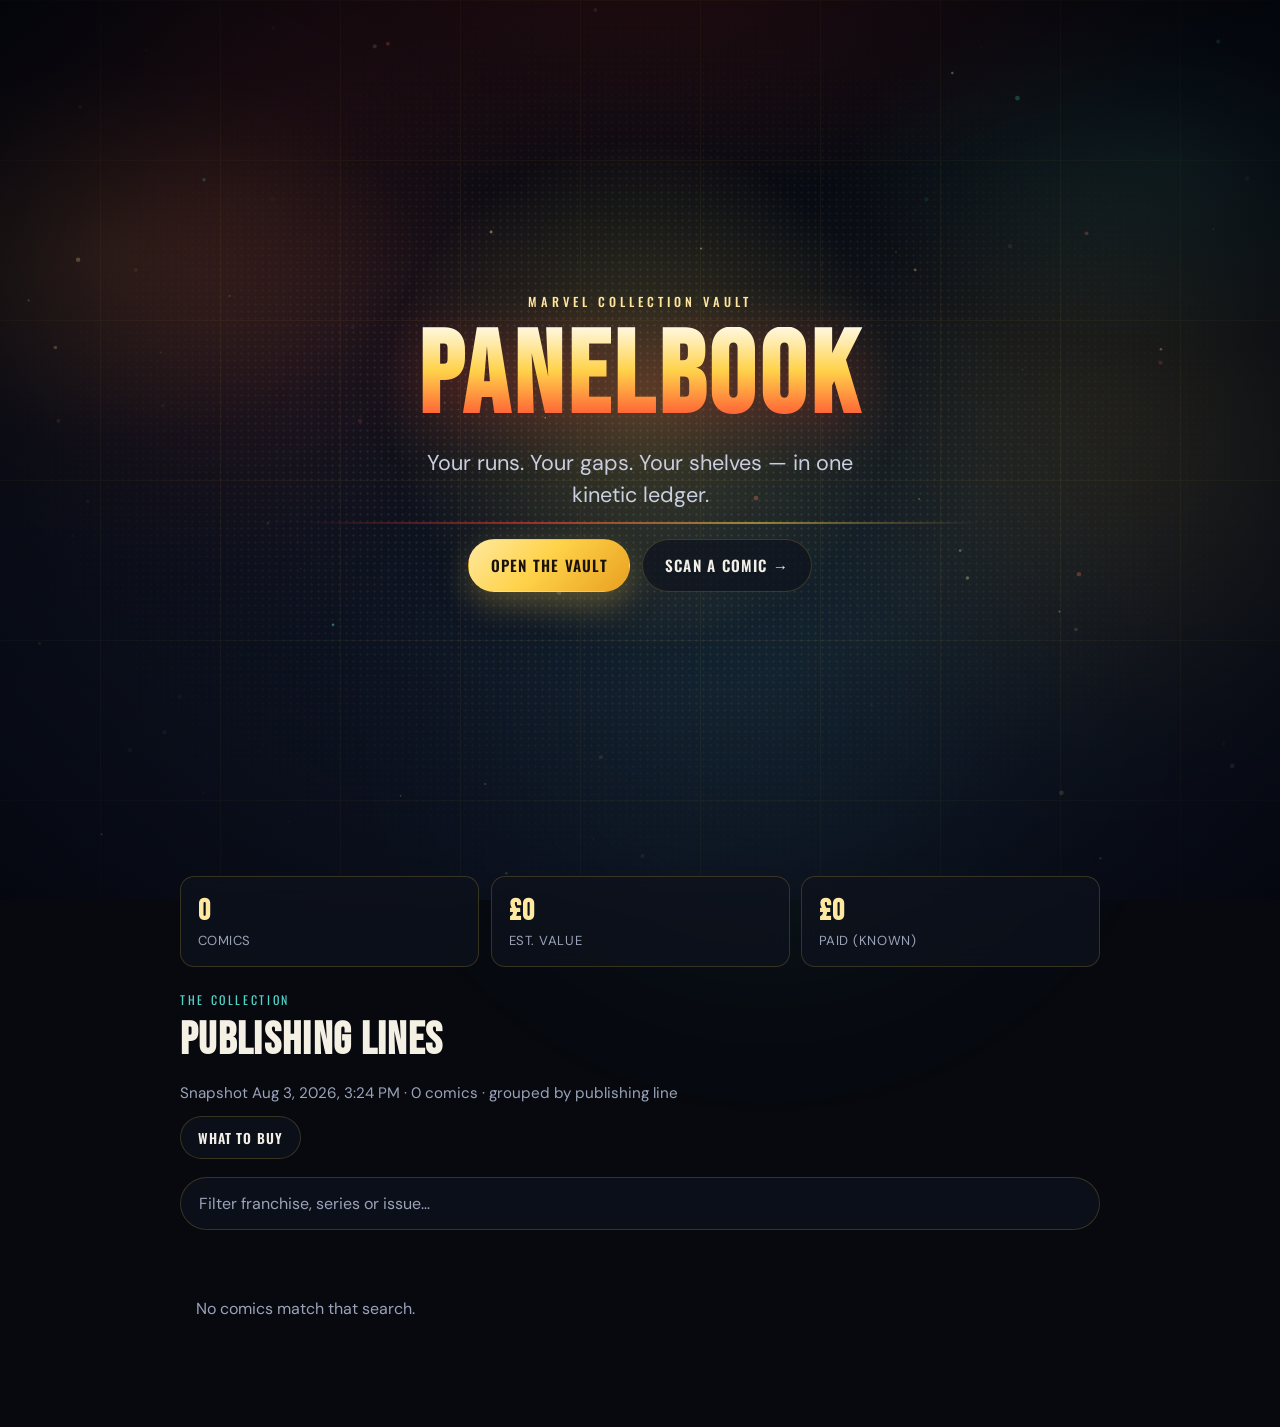
==== commit 13c9c1fe: "Publish static snapshot 2026-08-03 16:24." ====
--- a/index.html
+++ b/index.html
@@ -6,142 +6,51 @@
   <meta http-equiv="Cache-Control" content="no-cache, no-store, must-revalidate">
   <meta http-equiv="Pragma" content="no-cache">
   <meta http-equiv="Expires" content="0">
+  <meta name="theme-color" content="#07090f">
   <title>PanelBook</title>
   <link rel="preconnect" href="https://fonts.googleapis.com">
-  <link href="https://fonts.googleapis.com/css2?family=Bebas+Neue&family=Source+Sans+3:wght@400;600;700&display=swap" rel="stylesheet">
-  <style>
-    :root {
-      --ink: #1a1410;
-      --paper: #f3e6d4;
-      --panel: #2a211c;
-      --accent: #c45c26;
-      --muted: #7a6a5c;
-      --line: rgba(26,20,16,0.12);
-    }
-    * { box-sizing: border-box; }
-    body {
-      margin: 0;
-      font-family: "Source Sans 3", system-ui, sans-serif;
-      color: var(--ink);
-      background:
-        radial-gradient(ellipse at 20% 0%, rgba(196,92,38,0.18), transparent 50%),
-        linear-gradient(165deg, #efe2cf 0%, #e4d3bb 45%, #d9c4a8 100%);
-      min-height: 100vh;
-    }
-    header {
-      padding: 2rem 1.25rem 1rem;
-      max-width: 960px;
-      margin: 0 auto;
-    }
-    .brand {
-      font-family: "Bebas Neue", Impact, sans-serif;
-      font-size: clamp(2.8rem, 8vw, 4.5rem);
-      letter-spacing: 0.04em;
-      line-height: 0.95;
-      margin: 0;
-    }
-    .tag {
-      color: var(--muted);
-      margin: 0.4rem 0 0;
-      max-width: 28rem;
-    }
-    .stats {
-      display: grid;
-      grid-template-columns: repeat(3, 1fr);
-      gap: 0.75rem;
-      max-width: 960px;
-      margin: 0 auto 1.5rem;
-      padding: 0 1.25rem;
-    }
-    .stat {
-      background: rgba(255,255,255,0.45);
-      border: 1px solid var(--line);
-      padding: 1rem;
-    }
-    .stat b {
-      display: block;
-      font-family: "Bebas Neue", sans-serif;
-      font-size: 1.8rem;
-      letter-spacing: 0.03em;
-    }
-    .stat span { color: var(--muted); font-size: 0.85rem; }
-    main { max-width: 960px; margin: 0 auto; padding: 0 1.25rem 3rem; }
-    input {
-      width: 100%;
-      padding: 0.85rem 1rem;
-      border: 1px solid var(--line);
-      background: rgba(255,255,255,0.55);
-      font: inherit;
-      margin-bottom: 1rem;
-    }
-    .groups { display: flex; flex-direction: column; gap: 0.6rem; }
-    .group {
-      background: rgba(255,255,255,0.45);
-      border: 1px solid var(--line);
-    }
-    .group > summary {
-      list-style: none;
-      cursor: pointer;
-      padding: 0.85rem 1rem;
-      display: flex;
-      align-items: baseline;
-      justify-content: space-between;
-      gap: 0.75rem;
-    }
-    .group > summary::-webkit-details-marker { display: none; }
-    .group > summary::before {
-      content: "▸";
-      color: var(--accent);
-      margin-right: 0.5rem;
-      flex-shrink: 0;
-    }
-    .group[open] > summary::before { content: "▾"; }
-    .group.line > summary {
-      background: rgba(255,255,255,0.35);
-      font-size: 1.02rem;
-    }
-    .group.line > .group-body { padding: 0.5rem 0.75rem 0.75rem; display: flex; flex-direction: column; gap: 0.45rem; }
-    .group.series {
-      margin-left: 0.25rem;
-      border-left: 3px solid rgba(196,92,38,0.45);
-    }
-    .group.series > summary { padding: 0.65rem 0.85rem; font-size: 0.92rem; }
-    .group-name { font-weight: 700; flex: 1; min-width: 0; }
-    .group-meta {
-      color: var(--muted);
-      font-size: 0.85rem;
-      white-space: nowrap;
-      font-variant-numeric: tabular-nums;
-    }
-    .group-meta b { color: var(--ink); font-weight: 600; }
-    .alias {
-      display: block;
-      font-size: 0.78rem;
-      color: var(--muted);
-      font-weight: 400;
-      margin-top: 0.15rem;
-    }
-    .group-body { padding: 0 1rem 0.85rem; overflow-x: auto; }
-    .series .group-body { padding: 0 0.75rem 0.65rem; }
-    table { width: 100%; border-collapse: collapse; font-size: 0.88rem; }
-    th, td { text-align: left; padding: 0.45rem 0.35rem; border-bottom: 1px solid var(--line); }
-    th { color: var(--muted); font-weight: 600; font-size: 0.72rem; text-transform: uppercase; letter-spacing: 0.06em; }
-    .money { font-variant-numeric: tabular-nums; }
-    .err { color: #8b1e1e; padding: 1rem; }
-    .empty { color: var(--muted); padding: 1rem 0; }
-  </style>
+  <link href="https://fonts.googleapis.com/css2?family=Bebas+Neue&family=DM+Sans:wght@400;600;700&family=Oswald:wght@500;600&display=swap" rel="stylesheet">
+  <link rel="stylesheet" href="theme.css">
 </head>
 <body>
-  <header>
-    <h1 class="brand">PanelBook</h1>
-    <p class="tag" id="snapTag">Loading collection…</p>
-    <p style="margin:0.75rem 0 0;"><a href="scan.html" style="display:inline-block;background:#c45c26;color:#f3e6d4;text-decoration:none;font-weight:700;letter-spacing:0.02em;padding:0.7rem 1.1rem;border:1px solid #c45c26;">Scan a comic &rarr;</a></p>
-  </header>
+  <div class="sky" aria-hidden="true">
+    <canvas id="energy"></canvas>
+    <div class="bloom bloom-a"></div>
+    <div class="bloom bloom-b"></div>
+    <div class="bloom bloom-c"></div>
+    <div class="halftone"></div>
+    <div class="panel-grid"></div>
+    <div class="vignette"></div>
+  </div>
+
+  <section class="hero">
+    <div class="hero-glow" aria-hidden="true"></div>
+    <div class="hero-slash" aria-hidden="true"></div>
+    <div class="hero-inner">
+      <p class="eyebrow">Marvel collection vault</p>
+      <h1 class="brand">PanelBook</h1>
+      <p class="tagline">Your runs. Your gaps. Your shelves — in one kinetic ledger.</p>
+      <div class="cta-row">
+        <a class="cta cta-primary" href="#collection">Open the vault</a>
+        <a class="cta cta-ghost" href="scan.html">Scan a comic →</a>
+      </div>
+    </div>
+  </section>
+
   <div class="stats" id="stats"></div>
-  <main>
-    <input id="q" type="search" placeholder="Filter franchise, series or issue…" />
+
+  <main class="section" id="collection">
+    <p class="section-kicker">The collection</p>
+    <h2 class="section-title">Publishing lines</h2>
+    <p class="snap-tag" id="snapTag">Loading collection…</p>
+    <p style="margin:0.85rem 0 1.1rem;">
+      <a class="cta cta-ghost" href="buy.html" style="padding:0.65rem 1.05rem;font-size:0.85rem;">What to buy</a>
+    </p>
+    <input id="q" class="search" type="search" placeholder="Filter franchise, series or issue…" />
     <div id="out" class="err">Loading collection.json…</div>
   </main>
+
+  <script src="atmosphere.js"></script>
   <script>
     /* --- fuzzy series grouping --- */
     function normSeries(s) {
@@ -212,7 +121,6 @@
       return Number.isFinite(n) ? n : 999999;
     }
 
-    /* --- publishing-line / franchise detection (from series name, not character field) --- */
     function detectPublishingLine(series) {
       const s = String(series || "").toLowerCase();
 
@@ -240,7 +148,6 @@
       if (/black panther/.test(s)) return "Black Panther";
       if (/absolute carnage|king in black|empyre|secret wars|civil war|war of the realms|dark ages|\binfinity\b/.test(s)) return "Events";
 
-      // Standalone publishing title: use the part before the first colon
       const prefix = String(series || "").split(":")[0].trim();
       return prefix || series || "(unknown)";
     }
@@ -343,14 +250,14 @@
           const lines = filterLines(allLines, qq);
 
           if (!lines.length) {
-            out.innerHTML = '<p class="empty">No matching franchises, series or issues.</p>';
+            out.innerHTML = '<p class="empty">No comics match that search.</p>';
             return;
           }
 
           const seriesCount = lines.reduce((s, c) => s + c.series.length, 0);
           const issueCount = lines.reduce((s, c) => s + c.issueCount, 0);
 
-          out.innerHTML = `<div class="groups">${lines.map((line) => {
+          out.innerHTML = `<div class="groups">${lines.map((line, i) => {
             const seriesHtml = line.series.map((sg) => {
               const alias = sg.aliases.length
                 ? `<span class="alias">Also: ${sg.aliases.map(esc).join(", ")}</span>`
@@ -363,7 +270,7 @@
                 <div class="group-body">${renderIssueTable(sg.issues)}</div>
               </details>`;
             }).join("");
-            return `<details class="group line">
+            return `<details class="group line" style="animation-delay:${Math.min(i, 12) * 28}ms">
               <summary>
                 <span class="group-name">${esc(line.name)}</span>
                 <span class="group-meta"><b>${line.series.length}</b> titles · <b>${line.issueCount}</b> issues · £${line.value.toFixed(0)}</span>
--- a/theme.css
+++ b/theme.css
@@ -0,0 +1,531 @@
+/* PanelBook — comic vault atmosphere */
+:root {
+  --void: #07090f;
+  --void-2: #0e121c;
+  --ink: #f2efe6;
+  --muted: #9aa3b8;
+  --power: #ffd24a;
+  --power-soft: #ffe9a0;
+  --impact: #ff3b2f;
+  --impact-deep: #c41e16;
+  --panel-cyan: #4fd4c8;
+  --line: rgba(255, 210, 74, 0.18);
+  --glass: rgba(14, 18, 30, 0.72);
+  --glass-strong: rgba(10, 13, 22, 0.88);
+  --shadow: 0 22px 50px rgba(0, 0, 0, 0.55);
+  --radius: 14px;
+  --font-brand: "Bebas Neue", Impact, "Arial Narrow", sans-serif;
+  --font-display: "Oswald", "Arial Narrow", sans-serif;
+  --font-body: "DM Sans", system-ui, sans-serif;
+  --ease: cubic-bezier(0.22, 1, 0.36, 1);
+}
+
+*,
+*::before,
+*::after { box-sizing: border-box; }
+
+html { scroll-behavior: smooth; }
+
+body {
+  margin: 0;
+  min-height: 100vh;
+  color: var(--ink);
+  font-family: var(--font-body);
+  background: var(--void);
+  overflow-x: hidden;
+}
+
+a { color: var(--panel-cyan); }
+
+/* —— Vault sky —— */
+.sky {
+  position: fixed;
+  inset: 0;
+  z-index: -1;
+  pointer-events: none;
+  background:
+    radial-gradient(ellipse 90% 55% at 50% -8%, rgba(255, 59, 47, 0.22), transparent 55%),
+    radial-gradient(ellipse 50% 40% at 92% 18%, rgba(79, 212, 200, 0.14), transparent 52%),
+    radial-gradient(ellipse 45% 38% at 8% 28%, rgba(255, 210, 74, 0.12), transparent 55%),
+    linear-gradient(180deg, #05070d 0%, #0b101a 42%, #101628 100%);
+}
+
+#energy {
+  position: absolute;
+  inset: 0;
+  width: 100%;
+  height: 100%;
+}
+
+.bloom {
+  position: absolute;
+  width: 52vw;
+  height: 52vw;
+  border-radius: 50%;
+  filter: blur(80px);
+  opacity: 0.38;
+  animation: drift 18s ease-in-out infinite alternate;
+}
+
+.bloom-a {
+  top: -12%;
+  left: -10%;
+  background: radial-gradient(circle, rgba(255, 59, 47, 0.55), transparent 70%);
+}
+
+.bloom-b {
+  right: -14%;
+  top: 12%;
+  background: radial-gradient(circle, rgba(255, 210, 74, 0.42), transparent 70%);
+  animation-duration: 22s;
+  animation-delay: -5s;
+}
+
+.bloom-c {
+  left: 30%;
+  bottom: -20%;
+  width: 60vw;
+  height: 60vw;
+  background: radial-gradient(circle, rgba(79, 212, 200, 0.28), transparent 70%);
+  animation-duration: 26s;
+  animation-delay: -9s;
+}
+
+.halftone {
+  position: absolute;
+  inset: 0;
+  opacity: 0.14;
+  background-image: radial-gradient(circle, rgba(242, 239, 230, 0.55) 1px, transparent 1.2px);
+  background-size: 7px 7px;
+  mask-image: radial-gradient(ellipse at center, black 20%, transparent 75%);
+}
+
+.panel-grid {
+  position: absolute;
+  inset: 0;
+  opacity: 0.07;
+  background-image:
+    linear-gradient(rgba(255, 210, 74, 0.7) 1px, transparent 1px),
+    linear-gradient(90deg, rgba(255, 210, 74, 0.7) 1px, transparent 1px);
+  background-size: 120px 160px;
+  background-position: center top;
+}
+
+.vignette {
+  position: absolute;
+  inset: 0;
+  background: radial-gradient(ellipse at center, transparent 38%, rgba(2, 4, 10, 0.82) 100%);
+}
+
+@keyframes drift {
+  from { transform: translate(0, 0) scale(1); }
+  to { transform: translate(4%, 6%) scale(1.08); }
+}
+
+@keyframes pulse {
+  0%, 100% { opacity: 0.65; transform: translate(-50%, -50%) scale(1); }
+  50% { opacity: 1; transform: translate(-50%, -50%) scale(1.08); }
+}
+
+@keyframes rise {
+  from { opacity: 0; transform: translateY(28px); }
+  to { opacity: 1; transform: translateY(0); }
+}
+
+@keyframes cardIn {
+  from { opacity: 0; transform: translateY(14px) scale(0.98); }
+  to { opacity: 1; transform: translateY(0) scale(1); }
+}
+
+@keyframes slash {
+  0%, 100% { opacity: 0.35; transform: translateX(-6%) skewX(-12deg); }
+  50% { opacity: 0.7; transform: translateX(6%) skewX(-12deg); }
+}
+
+/* —— Hero —— */
+.hero {
+  position: relative;
+  min-height: 100svh;
+  display: grid;
+  place-items: center;
+  text-align: center;
+  padding: 4rem 1.5rem 5rem;
+  overflow: hidden;
+}
+
+.hero-inner {
+  position: relative;
+  z-index: 1;
+  max-width: 42rem;
+  animation: rise 1.15s var(--ease) both;
+}
+
+.hero-glow {
+  position: absolute;
+  width: min(72vw, 540px);
+  height: min(72vw, 540px);
+  border-radius: 50%;
+  background: radial-gradient(circle, rgba(255, 210, 74, 0.22), transparent 68%);
+  top: 44%;
+  left: 50%;
+  transform: translate(-50%, -50%);
+  animation: pulse 6s ease-in-out infinite;
+}
+
+.hero-slash {
+  position: absolute;
+  width: min(90vw, 680px);
+  height: 2px;
+  left: 50%;
+  top: 58%;
+  transform: translateX(-50%) skewX(-12deg);
+  background: linear-gradient(90deg, transparent, var(--impact), var(--power), transparent);
+  filter: blur(0.4px);
+  animation: slash 7s ease-in-out infinite;
+  opacity: 0.55;
+  pointer-events: none;
+}
+
+.eyebrow {
+  margin: 0 0 1rem;
+  font-family: var(--font-display);
+  font-size: 0.78rem;
+  font-weight: 500;
+  letter-spacing: 0.32em;
+  text-transform: uppercase;
+  color: var(--power-soft);
+}
+
+.brand {
+  margin: 0;
+  font-family: var(--font-brand);
+  font-size: clamp(3.6rem, 14vw, 7.2rem);
+  letter-spacing: 0.04em;
+  line-height: 0.9;
+  background: linear-gradient(180deg, #fff8e0 0%, var(--power) 42%, var(--impact) 100%);
+  -webkit-background-clip: text;
+  background-clip: text;
+  color: transparent;
+  filter: drop-shadow(0 10px 28px rgba(255, 59, 47, 0.28));
+}
+
+.brand-compact {
+  font-family: var(--font-brand);
+  font-size: clamp(2rem, 7vw, 3.2rem);
+  letter-spacing: 0.04em;
+  line-height: 0.95;
+  margin: 0;
+  background: linear-gradient(180deg, #fff8e0 0%, var(--power) 55%, #e8a020 100%);
+  -webkit-background-clip: text;
+  background-clip: text;
+  color: transparent;
+}
+
+.brand-compact small {
+  background: none;
+  -webkit-background-clip: unset;
+  background-clip: unset;
+  color: var(--panel-cyan);
+  font-size: 0.55em;
+  letter-spacing: 0.08em;
+}
+
+.tagline {
+  margin: 1.1rem auto 0;
+  max-width: 28rem;
+  font-size: clamp(1.05rem, 2.8vw, 1.35rem);
+  font-weight: 400;
+  line-height: 1.45;
+  color: #c9d0e0;
+}
+
+.cta-row {
+  display: flex;
+  flex-wrap: wrap;
+  gap: 0.75rem;
+  justify-content: center;
+  margin-top: 1.75rem;
+}
+
+.cta {
+  display: inline-flex;
+  align-items: center;
+  justify-content: center;
+  gap: 0.45rem;
+  padding: 0.9rem 1.35rem;
+  border-radius: 999px;
+  border: 1px solid transparent;
+  font-family: var(--font-display);
+  font-size: 0.95rem;
+  font-weight: 600;
+  letter-spacing: 0.08em;
+  text-transform: uppercase;
+  text-decoration: none;
+  cursor: pointer;
+  transition: transform 0.2s var(--ease), box-shadow 0.2s ease;
+}
+
+.cta-primary {
+  background: linear-gradient(135deg, var(--power-soft), var(--power) 45%, #e8a020);
+  color: #1a1208;
+  box-shadow: 0 12px 32px rgba(255, 210, 74, 0.28);
+}
+
+.cta-primary:hover {
+  transform: translateY(-2px);
+  box-shadow: 0 16px 40px rgba(255, 210, 74, 0.38);
+}
+
+.cta-ghost {
+  background: var(--glass);
+  color: var(--ink);
+  border-color: var(--line);
+  backdrop-filter: blur(12px);
+}
+
+.cta-ghost:hover {
+  transform: translateY(-2px);
+  border-color: rgba(255, 210, 74, 0.45);
+}
+
+/* —— Page chrome —— */
+.page-header {
+  display: flex;
+  align-items: baseline;
+  justify-content: space-between;
+  gap: 1rem;
+  padding: 1.35rem 1.25rem 0.65rem;
+  max-width: 960px;
+  margin: 0 auto;
+  animation: rise 0.8s var(--ease) both;
+}
+
+.page-header a.back {
+  color: var(--muted);
+  text-decoration: none;
+  font-weight: 600;
+  font-size: 0.9rem;
+  transition: color 0.15s ease;
+}
+
+.page-header a.back:hover { color: var(--power-soft); }
+
+.section {
+  max-width: 960px;
+  margin: 0 auto;
+  padding: 0 1.25rem 3.5rem;
+}
+
+.section-wide {
+  max-width: 1100px;
+}
+
+.section-kicker {
+  margin: 0 0 0.35rem;
+  font-family: var(--font-display);
+  font-size: 0.75rem;
+  letter-spacing: 0.22em;
+  text-transform: uppercase;
+  color: var(--panel-cyan);
+}
+
+.section-title {
+  margin: 0 0 1rem;
+  font-family: var(--font-brand);
+  font-size: clamp(2rem, 5vw, 2.8rem);
+  letter-spacing: 0.03em;
+  color: #f5f0e4;
+}
+
+.glass {
+  background: var(--glass);
+  border: 1px solid var(--line);
+  border-radius: var(--radius);
+  backdrop-filter: blur(14px);
+  box-shadow: var(--shadow);
+}
+
+.stats {
+  display: grid;
+  grid-template-columns: repeat(3, 1fr);
+  gap: 0.75rem;
+  max-width: 960px;
+  margin: -1.5rem auto 1.5rem;
+  padding: 0 1.25rem;
+  position: relative;
+  z-index: 2;
+}
+
+.stat {
+  background: var(--glass);
+  border: 1px solid var(--line);
+  border-radius: var(--radius);
+  padding: 1rem 1.05rem;
+  backdrop-filter: blur(12px);
+  animation: cardIn 0.6s var(--ease) both;
+  transition: transform 0.2s ease, border-color 0.2s ease;
+}
+
+.stat:nth-child(2) { animation-delay: 0.06s; }
+.stat:nth-child(3) { animation-delay: 0.12s; }
+
+.stat:hover {
+  transform: translateY(-3px);
+  border-color: rgba(255, 210, 74, 0.4);
+}
+
+.stat b {
+  display: block;
+  font-family: var(--font-brand);
+  font-size: 1.85rem;
+  letter-spacing: 0.03em;
+  color: var(--power-soft);
+}
+
+.stat span {
+  color: var(--muted);
+  font-size: 0.82rem;
+  letter-spacing: 0.04em;
+  text-transform: uppercase;
+}
+
+.search {
+  width: 100%;
+  padding: 0.95rem 1.1rem;
+  border: 1px solid var(--line);
+  border-radius: 999px;
+  background: var(--glass);
+  color: var(--ink);
+  font: inherit;
+  margin-bottom: 1rem;
+  backdrop-filter: blur(12px);
+  outline: none;
+  transition: border-color 0.2s ease, box-shadow 0.2s ease;
+}
+
+.search::placeholder { color: var(--muted); }
+
+.search:focus {
+  border-color: rgba(255, 210, 74, 0.55);
+  box-shadow: 0 0 0 3px rgba(255, 210, 74, 0.12);
+}
+
+.groups { display: flex; flex-direction: column; gap: 0.65rem; }
+
+.group {
+  background: var(--glass);
+  border: 1px solid var(--line);
+  border-radius: var(--radius);
+  backdrop-filter: blur(10px);
+  overflow: hidden;
+  animation: cardIn 0.45s var(--ease) both;
+  transition: border-color 0.2s ease, transform 0.2s ease;
+}
+
+.group:hover { border-color: rgba(255, 210, 74, 0.35); }
+
+.group > summary {
+  list-style: none;
+  cursor: pointer;
+  padding: 0.9rem 1rem;
+  display: flex;
+  align-items: baseline;
+  justify-content: space-between;
+  gap: 0.75rem;
+}
+
+.group > summary::-webkit-details-marker { display: none; }
+
+.group > summary::before {
+  content: "▸";
+  color: var(--impact);
+  margin-right: 0.45rem;
+  flex-shrink: 0;
+  font-size: 0.85rem;
+}
+
+.group[open] > summary::before { content: "▾"; color: var(--power); }
+
+.group.line > summary {
+  background: rgba(255, 255, 255, 0.03);
+  font-size: 1.02rem;
+}
+
+.group.line > .group-body {
+  padding: 0.55rem 0.75rem 0.85rem;
+  display: flex;
+  flex-direction: column;
+  gap: 0.5rem;
+}
+
+.group.series {
+  margin-left: 0.15rem;
+  border-left: 3px solid rgba(255, 59, 47, 0.55);
+  border-radius: 0 var(--radius) var(--radius) 0;
+}
+
+.group.series > summary { padding: 0.7rem 0.9rem; font-size: 0.92rem; }
+
+.group-name { font-weight: 700; flex: 1; min-width: 0; }
+
+.group-meta {
+  color: var(--muted);
+  font-size: 0.85rem;
+  white-space: nowrap;
+  font-variant-numeric: tabular-nums;
+}
+
+.group-meta b { color: var(--power-soft); font-weight: 600; }
+
+.alias {
+  display: block;
+  font-size: 0.78rem;
+  color: var(--muted);
+  font-weight: 400;
+  margin-top: 0.15rem;
+}
+
+.group-body { padding: 0 1rem 0.9rem; overflow-x: auto; }
+.series .group-body { padding: 0 0.75rem 0.7rem; }
+
+table { width: 100%; border-collapse: collapse; font-size: 0.88rem; }
+
+th, td {
+  text-align: left;
+  padding: 0.5rem 0.4rem;
+  border-bottom: 1px solid rgba(255, 255, 255, 0.06);
+}
+
+th {
+  color: var(--muted);
+  font-weight: 600;
+  font-size: 0.72rem;
+  text-transform: uppercase;
+  letter-spacing: 0.08em;
+}
+
+.money { font-variant-numeric: tabular-nums; color: var(--panel-cyan); }
+.err { color: #ff8a80; padding: 1rem; }
+.empty { color: var(--muted); padding: 1.25rem 0; }
+.tag { color: var(--muted); margin: 0.85rem 0 0; }
+
+.snap-tag {
+  color: var(--muted);
+  margin: 0.5rem 0 0;
+  max-width: 32rem;
+  font-size: 0.95rem;
+}
+
+@media (prefers-reduced-motion: reduce) {
+  *,
+  *::before,
+  *::after {
+    animation: none !important;
+    transition: none !important;
+  }
+}
+
+@media (max-width: 520px) {
+  .stats { grid-template-columns: 1fr; }
+  .cta-row { flex-direction: column; align-items: stretch; }
+}
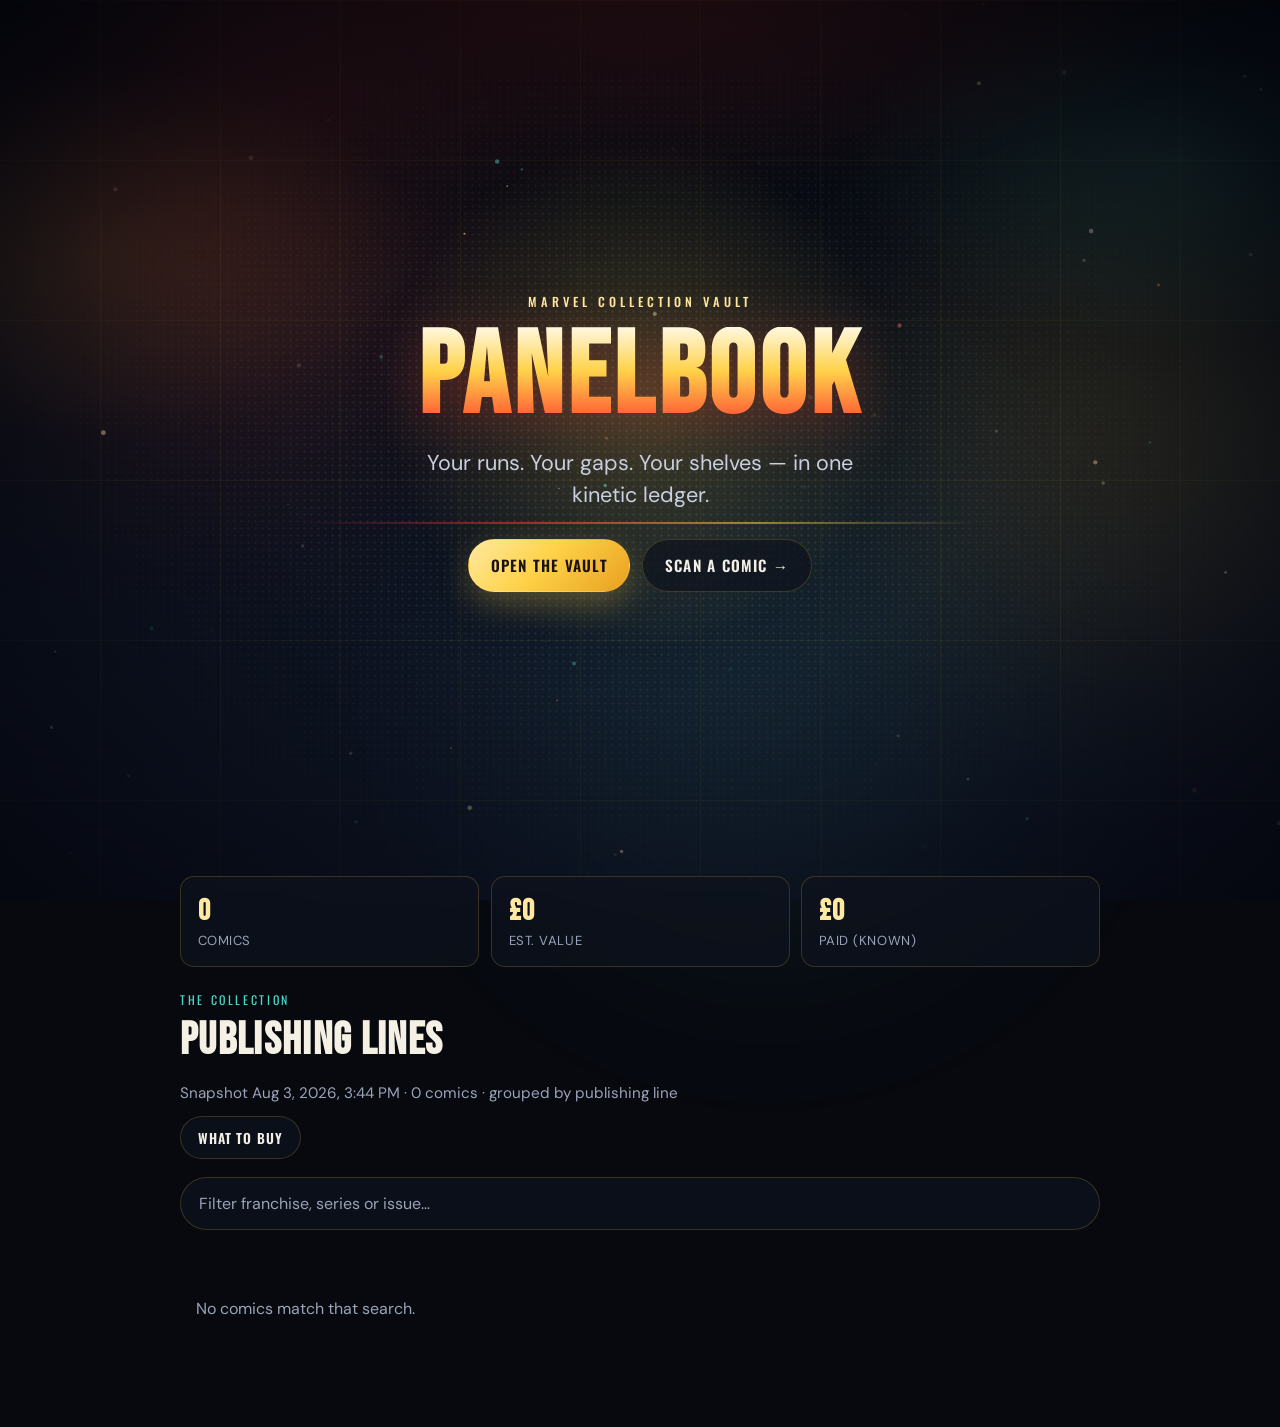
==== commit 4db76b47: "Publish static snapshot 2026-08-03 16:44." ====
--- a/index.html
+++ b/index.html
@@ -2,15 +2,22 @@
 <html lang="en">
 <head>
   <meta charset="UTF-8">
-  <meta name="viewport" content="width=device-width, initial-scale=1">
+  <meta name="viewport" content="width=device-width, initial-scale=1, viewport-fit=cover">
   <meta http-equiv="Cache-Control" content="no-cache, no-store, must-revalidate">
   <meta http-equiv="Pragma" content="no-cache">
   <meta http-equiv="Expires" content="0">
   <meta name="theme-color" content="#07090f">
+  <meta name="mobile-web-app-capable" content="yes">
+  <meta name="apple-mobile-web-app-capable" content="yes">
+  <meta name="apple-mobile-web-app-status-bar-style" content="black-translucent">
+  <meta name="apple-mobile-web-app-title" content="PanelBook">
   <title>PanelBook</title>
+  <link rel="manifest" href="manifest.webmanifest?v=1">
+  <link rel="icon" href="icon.svg?v=1" type="image/svg+xml">
+  <link rel="apple-touch-icon" href="icon.svg?v=1">
   <link rel="preconnect" href="https://fonts.googleapis.com">
   <link href="https://fonts.googleapis.com/css2?family=Bebas+Neue&family=DM+Sans:wght@400;600;700&family=Oswald:wght@500;600&display=swap" rel="stylesheet">
-  <link rel="stylesheet" href="theme.css">
+  <link rel="stylesheet" href="theme.css?v=1">
 </head>
 <body>
   <div class="sky" aria-hidden="true">
@@ -50,7 +57,8 @@
     <div id="out" class="err">Loading collection.json…</div>
   </main>
 
-  <script src="atmosphere.js"></script>
+  <script src="atmosphere.js?v=1"></script>
+  <script src="pwa.js?v=1"></script>
   <script>
     /* --- fuzzy series grouping --- */
     function normSeries(s) {
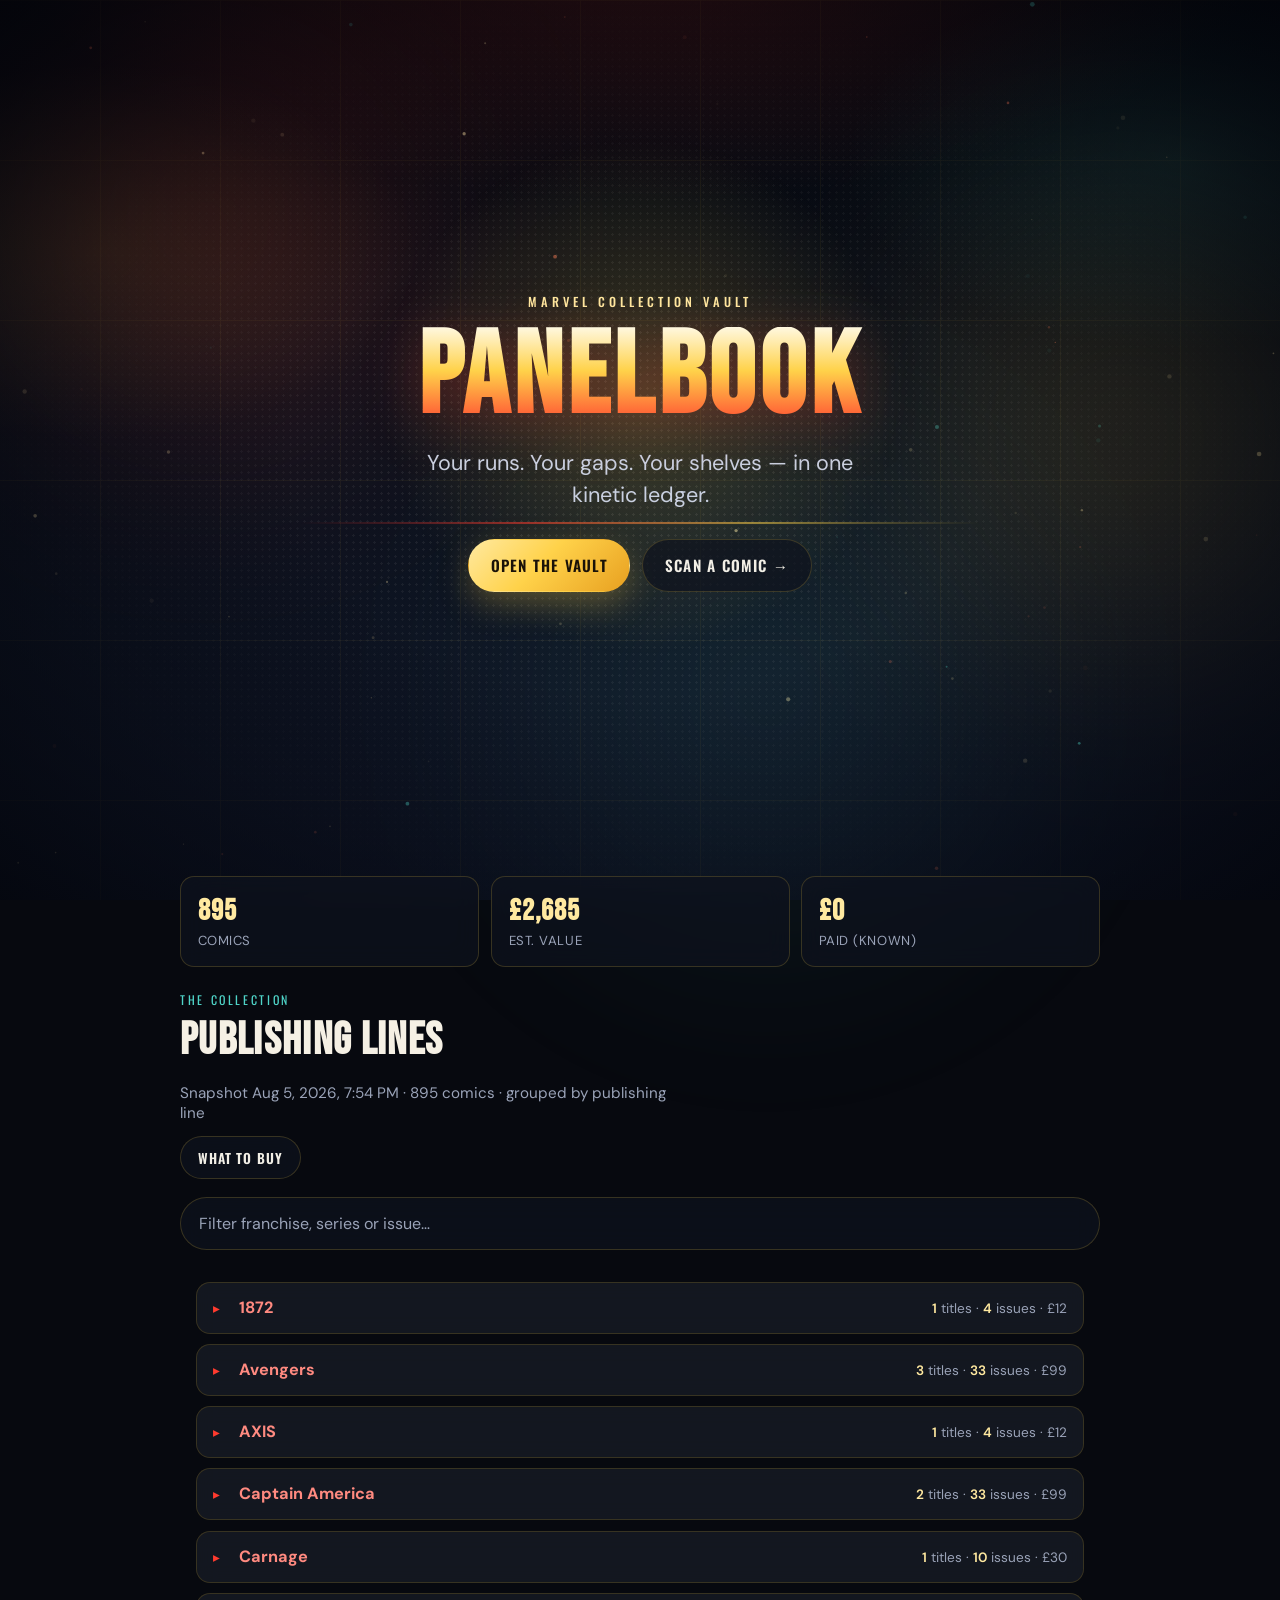
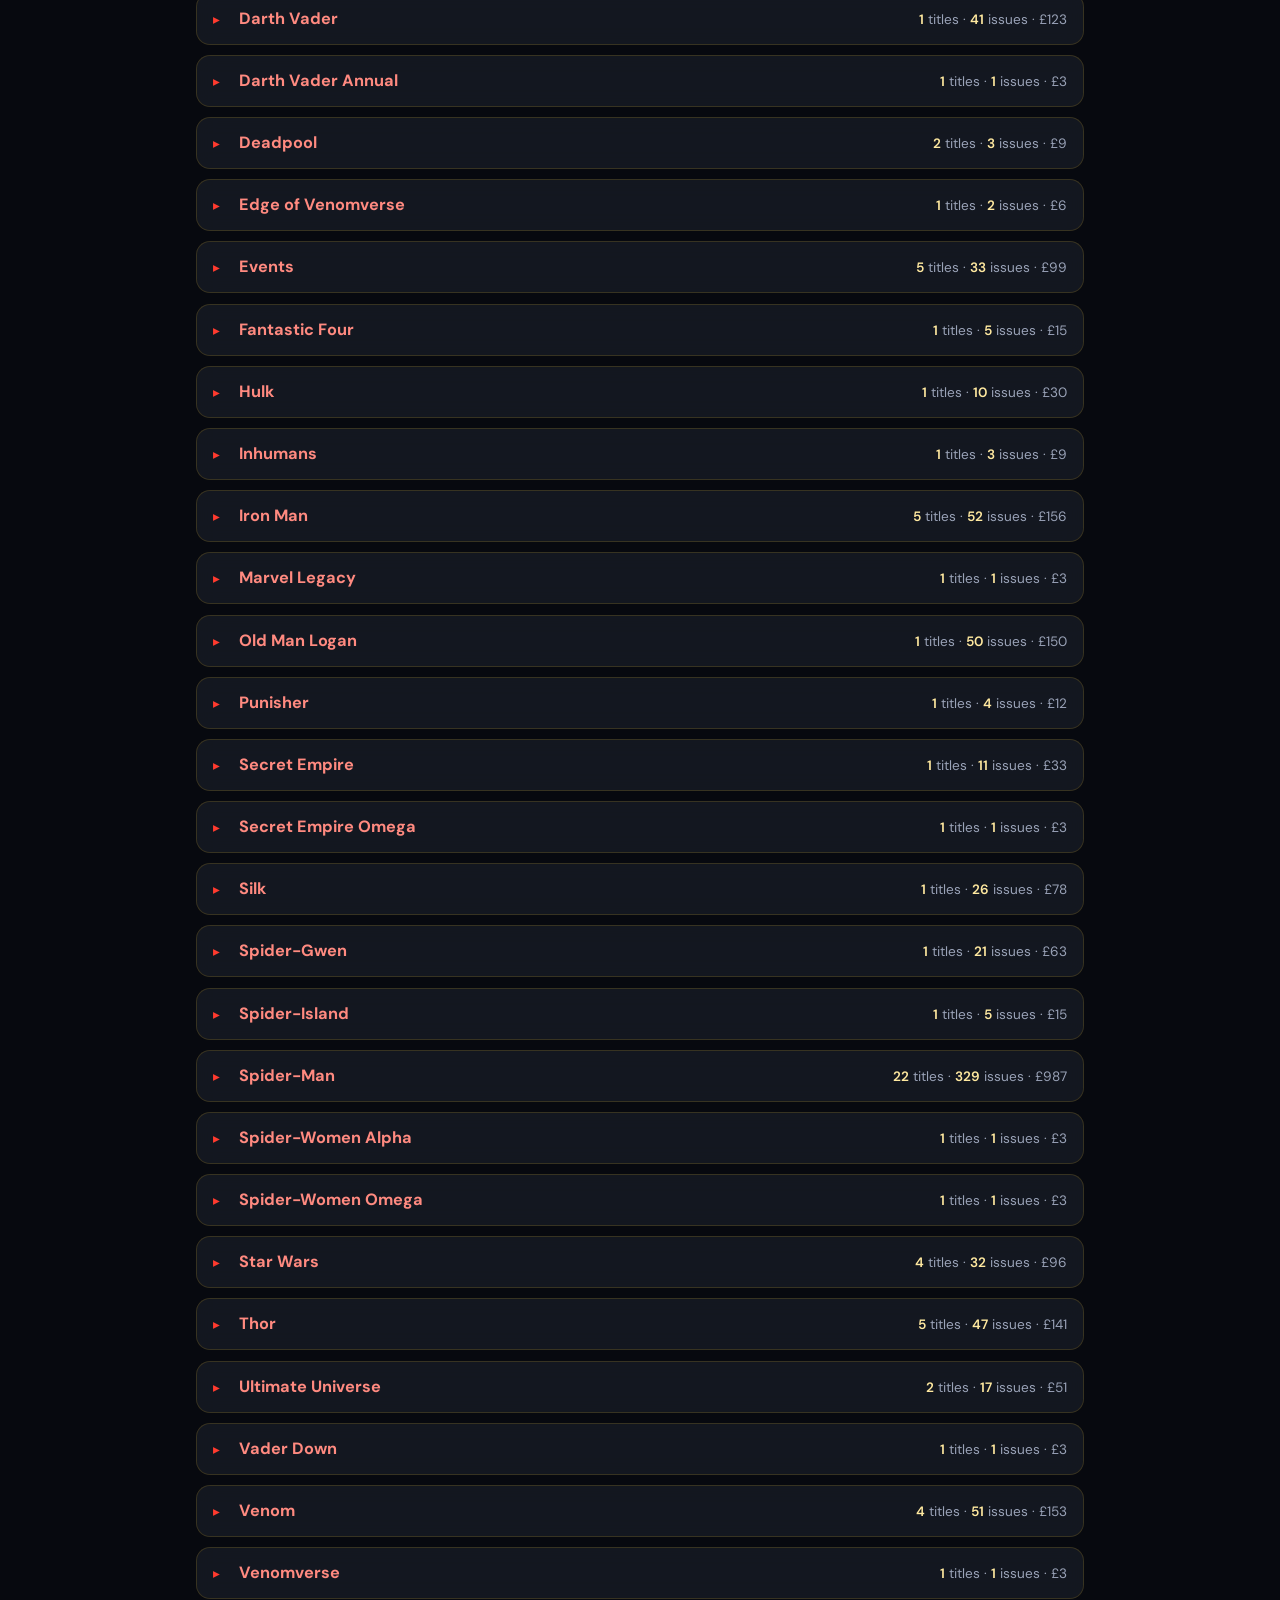
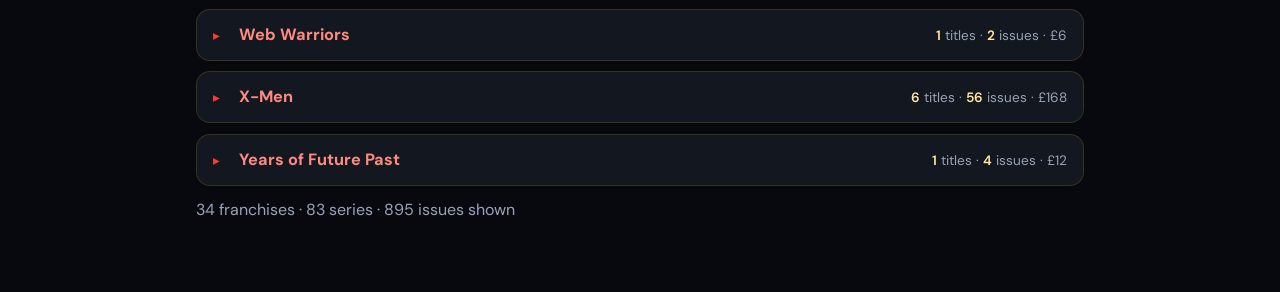
==== commit b2401d00: "Publish static snapshot 2026-08-05 20:54." ====
--- a/index.html
+++ b/index.html
@@ -129,6 +129,27 @@
       return Number.isFinite(n) ? n : 999999;
     }
 
+    function yearNum(v) {
+      const n = parseInt(v, 10);
+      return Number.isFinite(n) ? n : null;
+    }
+
+    function volumeNum(v) {
+      const n = parseFloat(v);
+      return Number.isFinite(n) ? n : null;
+    }
+
+    /** Chronological within a series cluster: year → volume → issue # */
+    function compareIssues(a, b) {
+      const ya = yearNum(a.year), yb = yearNum(b.year);
+      if (ya != null && yb != null && ya !== yb) return ya - yb;
+      if ((ya == null) !== (yb == null)) return ya == null ? 1 : -1;
+      const va = volumeNum(a.volume), vb = volumeNum(b.volume);
+      if (va != null && vb != null && va !== vb) return va - vb;
+      if ((va == null) !== (vb == null)) return va == null ? 1 : -1;
+      return issueNum(a.issue_number) - issueNum(b.issue_number);
+    }
+
     function detectPublishingLine(series) {
       const s = String(series || "").toLowerCase();
 
@@ -169,7 +190,7 @@
       }
       return clusterSeries([...bySeries.keys()]).map((names) => {
         const issues = names.flatMap((n) => bySeries.get(n) || []);
-        issues.sort((a, b) => issueNum(a.issue_number) - issueNum(b.issue_number));
+        issues.sort(compareIssues);
         const display = pickDisplayName(names);
         const aliases = names.length > 1 ? names.filter((n) => n !== display) : [];
         const value = issues.reduce((sum, r) => sum + Number(r.estimated_value || 0), 0);
@@ -222,9 +243,10 @@
 
     function renderIssueTable(issues) {
       return `<table>
-        <thead><tr><th>#</th><th>Year</th><th>Est.</th><th>Source</th></tr></thead>
+        <thead><tr><th>#</th><th>Vol</th><th>Year</th><th>Est.</th><th>Source</th></tr></thead>
         <tbody>${issues.map((r) => `<tr>
           <td>${esc(r.issue_number ?? "")}</td>
+          <td>${esc(r.volume ?? "")}</td>
           <td>${esc(r.year ?? "")}</td>
           <td class="money">£${Number(r.estimated_value || 0).toFixed(2)}</td>
           <td>${esc(r.market_source || "")}</td>
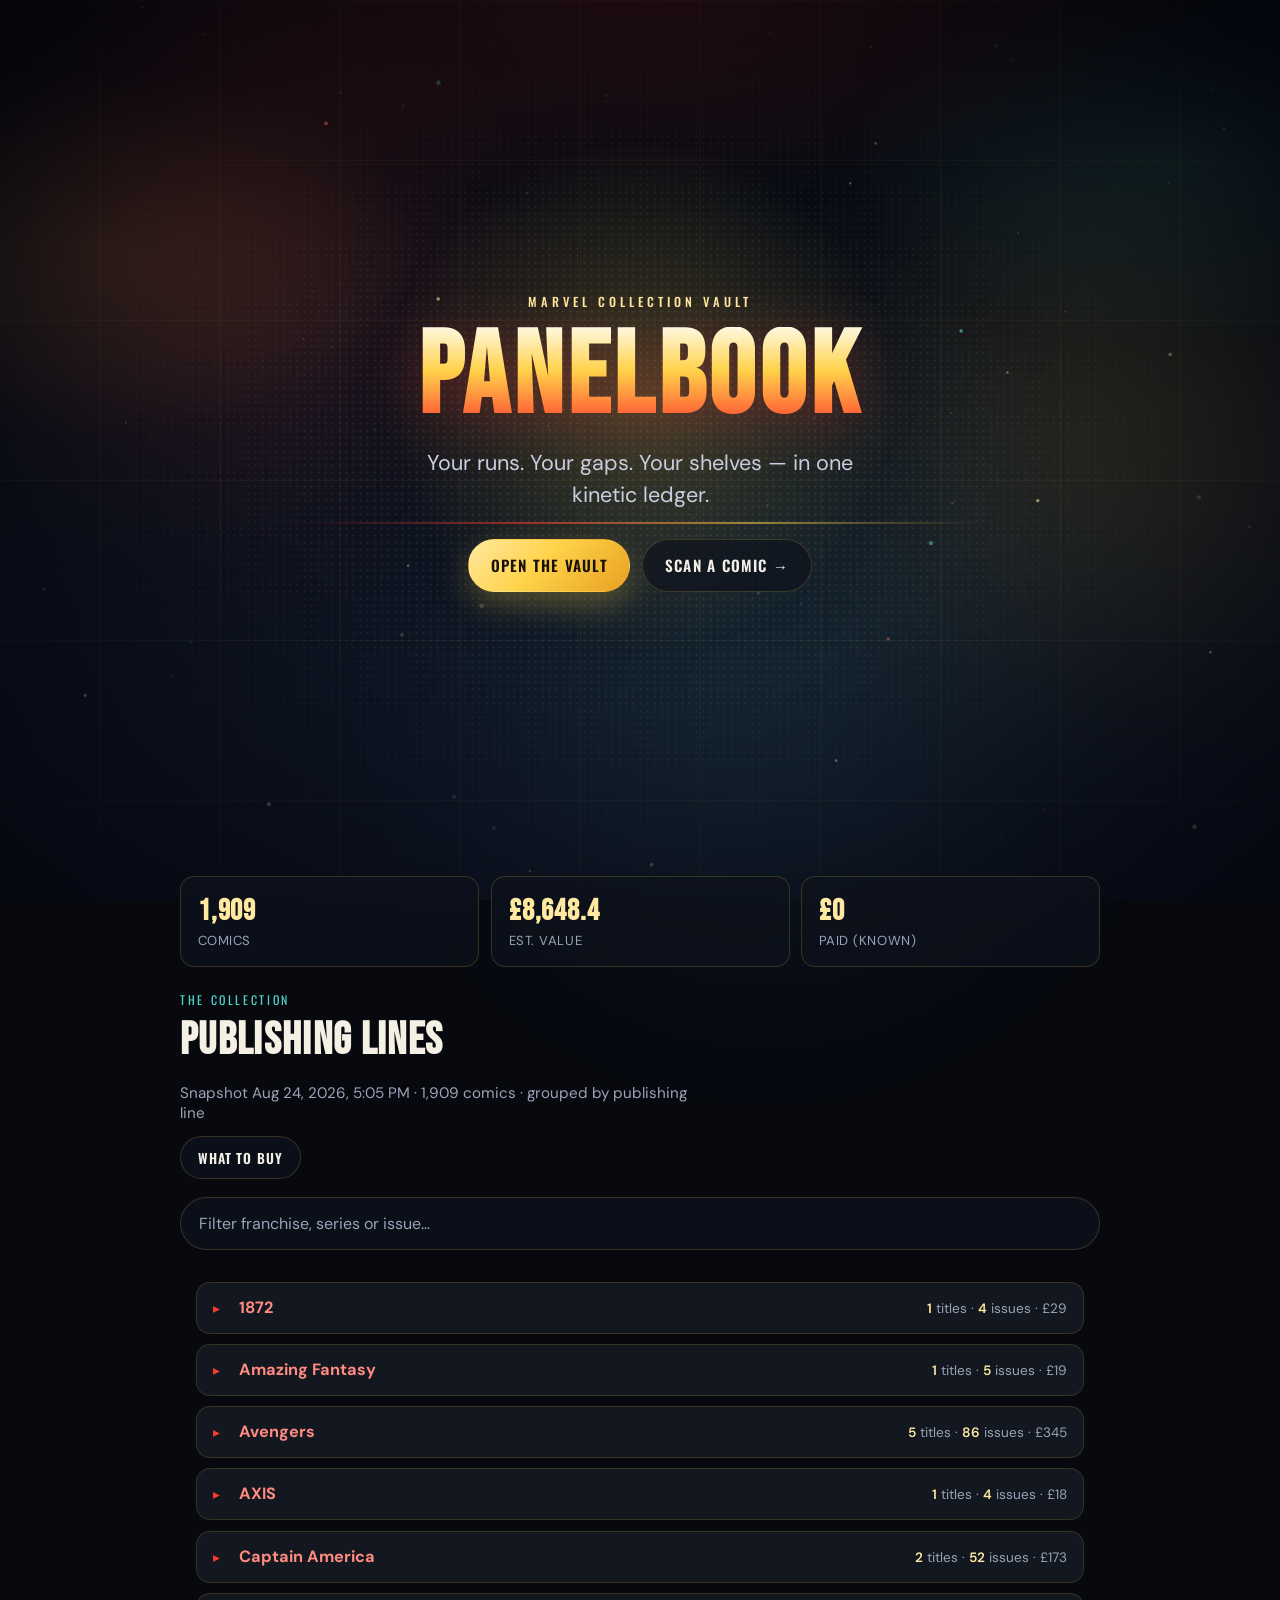
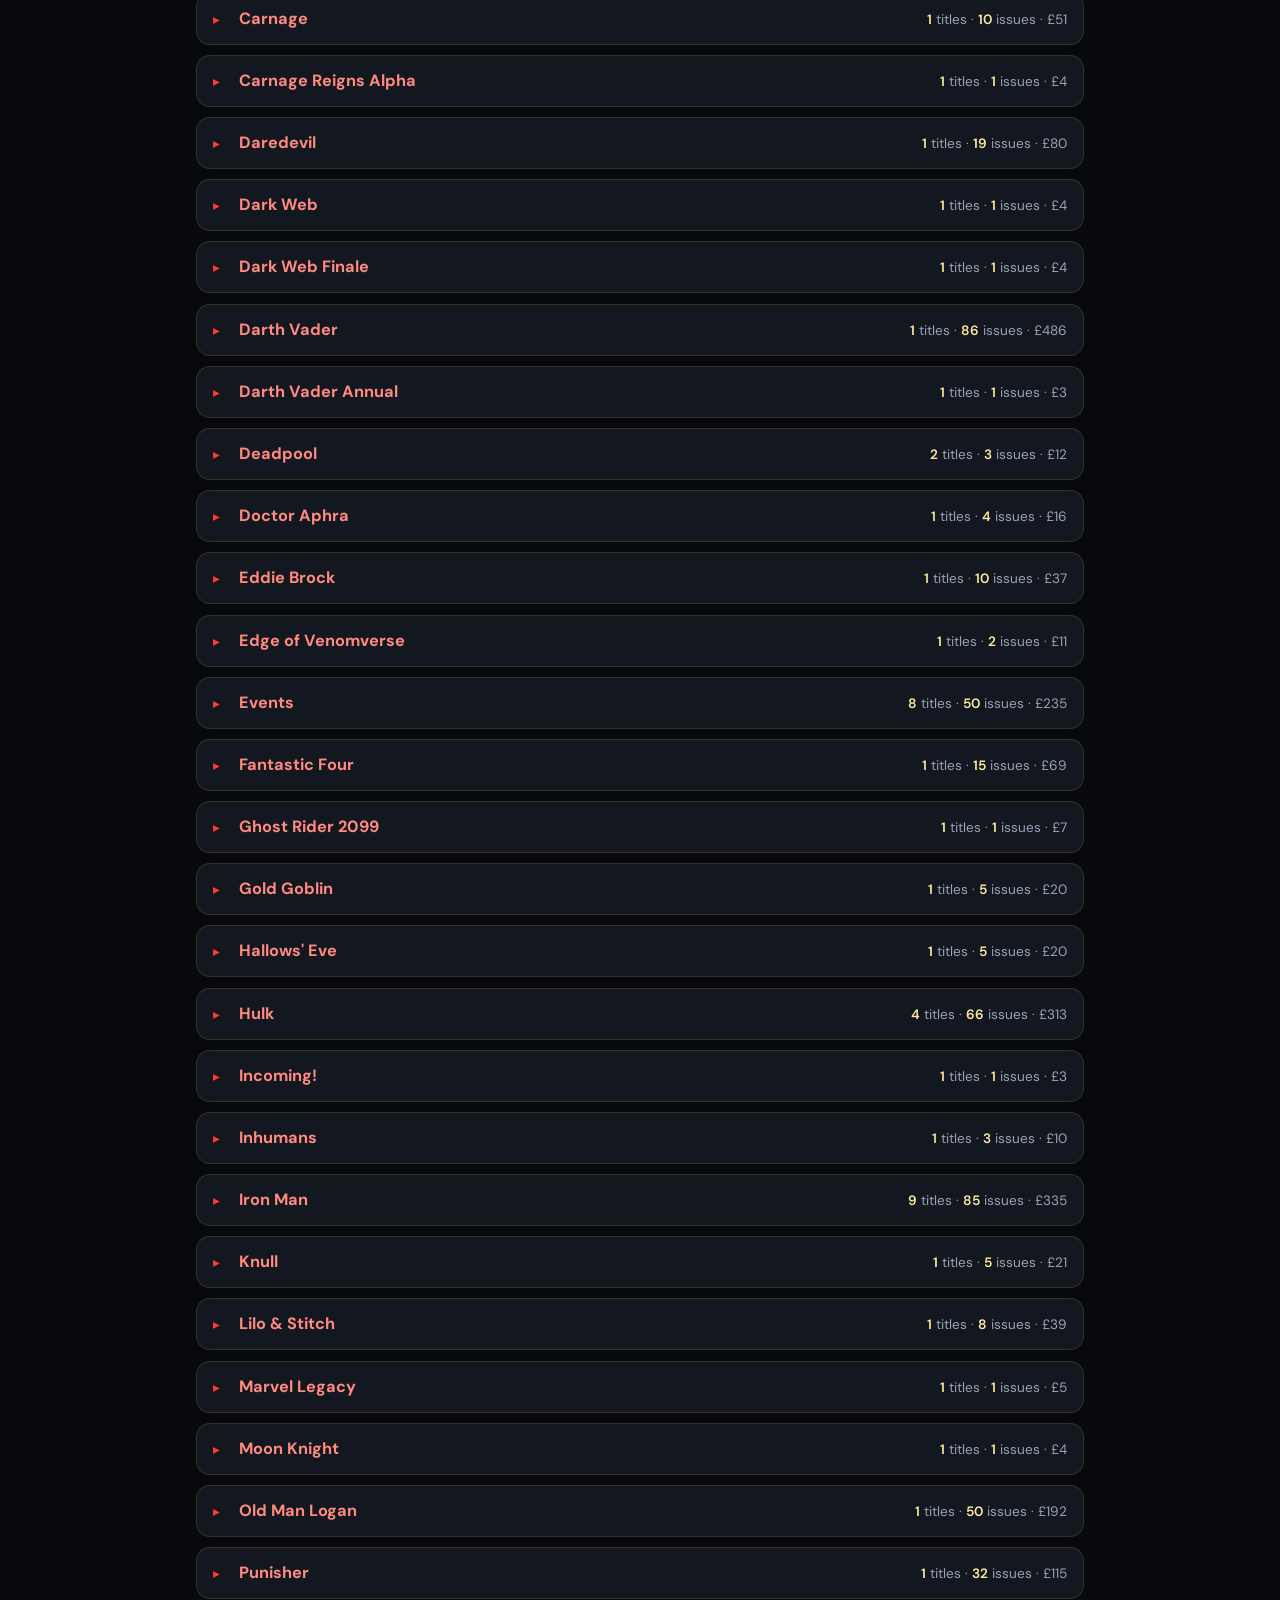
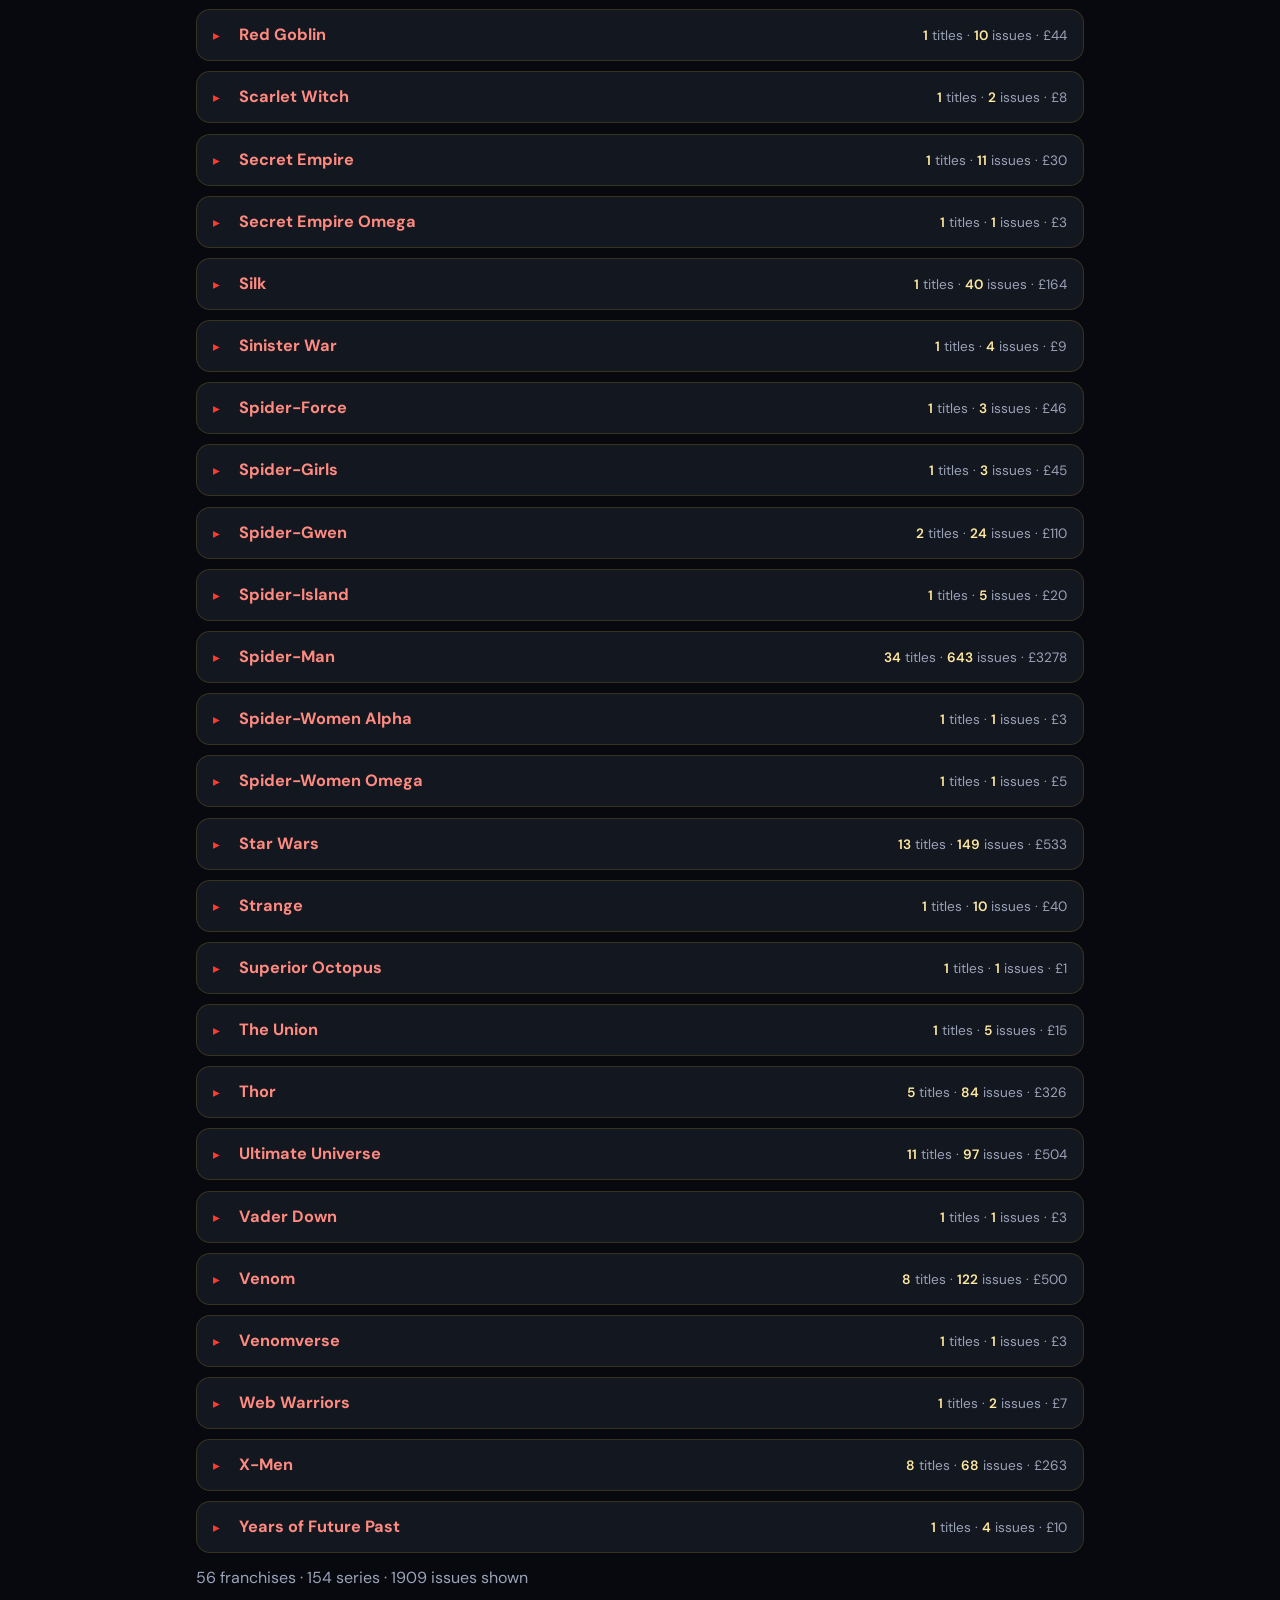
==== commit 0c904429: "Publish static snapshot 2026-08-24 18:05." ====
--- a/index.html
+++ b/index.html
@@ -59,6 +59,7 @@
 
   <script src="atmosphere.js?v=1"></script>
   <script src="pwa.js?v=1"></script>
+  <script src="config.js"></script>
   <script>
     /* --- fuzzy series grouping --- */
     function normSeries(s) {
@@ -254,6 +255,33 @@
       </table>`;
     }
 
+    async function fetchLiveOwned() {
+      const CFG = window.PANELBOOK_CONFIG || {};
+      if (!CFG.SUPABASE_URL || !CFG.SUPABASE_ANON_KEY) return null;
+      const base = CFG.SUPABASE_URL.replace(/\/$/, "");
+      const table = CFG.OWNED_TABLE || "owned_comics";
+      const headers = {
+        apikey: CFG.SUPABASE_ANON_KEY,
+        Authorization: `Bearer ${CFG.SUPABASE_ANON_KEY}`,
+      };
+      const all = [];
+      let start = 0;
+      const page = 1000;
+      while (true) {
+        const res = await fetch(
+          `${base}/rest/v1/${table}?select=series,issue_number,volume,year,title,source,upc,dedupe_key&order=series.asc,issue_number.asc`,
+          { headers: { ...headers, Range: `${start}-${start + page - 1}` }, cache: "no-store" }
+        );
+        if (!res.ok) return null;
+        const rows = await res.json();
+        if (!rows.length) break;
+        all.push(...rows);
+        if (rows.length < page) break;
+        start += page;
+      }
+      return all;
+    }
+
     async function boot() {
       const out = document.getElementById("out");
       const stats = document.getElementById("stats");
@@ -261,18 +289,51 @@
         const res = await fetch(`collection.json?t=${Date.now()}`, { cache: "no-store" });
         if (!res.ok) throw new Error("No collection.json yet — run scripts/export_static.py");
         const data = await res.json();
+        let liveOwned = null;
+        try { liveOwned = await fetchLiveOwned(); } catch (_) { liveOwned = null; }
+
+        // Prefer live Supabase ownership; keep static gaps / valuations as snapshot overlay.
+        let rows = (data.collection || []).filter((r) => (r.kind || "comic") === "comic");
+        let liveCount = null;
+        if (liveOwned && liveOwned.length) {
+          liveCount = liveOwned.length;
+          const byKey = new Map();
+          for (const r of rows) {
+            const k = `${String(r.series || "").toLowerCase()}|${r.issue_number}|${r.volume || ""}`;
+            byKey.set(k, r);
+          }
+          rows = liveOwned.map((o) => {
+            const k = `${String(o.series || "").toLowerCase()}|${o.issue_number}|${o.volume || ""}`;
+            const snap = byKey.get(k) || {};
+            return {
+              kind: "comic",
+              series: o.series,
+              issue_number: o.issue_number,
+              volume: o.volume || "",
+              year: o.year || snap.year || "",
+              title: o.title || snap.title || "",
+              source: o.source || snap.source || "scan",
+              estimated_value: snap.estimated_value || 0,
+              market_source: snap.market_source || "",
+              character: snap.character || "",
+              event: snap.event || "",
+            };
+          });
+        }
+
         const when = data.exported_at
           ? new Date(data.exported_at).toLocaleString(undefined, { dateStyle: "medium", timeStyle: "short" })
           : "unknown";
-        document.getElementById("snapTag").textContent =
-          `Snapshot ${when} · ${(data.totals?.issues || 0).toLocaleString()} comics · grouped by publishing line`;
+        const issueTotal = liveCount != null ? liveCount : (data.totals?.issues || rows.length);
+        document.getElementById("snapTag").textContent = liveCount != null
+          ? `Live master · ${issueTotal.toLocaleString()} comics · prices snapshot ${when}`
+          : `Snapshot ${when} · ${issueTotal.toLocaleString()} comics · grouped by publishing line`;
         const t = data.totals || {};
         stats.innerHTML = `
-          <div class="stat"><b>${(t.issues || 0).toLocaleString()}</b><span>comics</span></div>
+          <div class="stat"><b>${issueTotal.toLocaleString()}</b><span>comics${liveCount != null ? " (live)" : ""}</span></div>
           <div class="stat"><b>£${Number(t.estimated_value_gbp || 0).toLocaleString()}</b><span>est. value</span></div>
           <div class="stat"><b>£${Number(t.paid_known_gbp || 0).toLocaleString()}</b><span>paid (known)</span></div>
         `;
-        const rows = (data.collection || []).filter((r) => (r.kind || "comic") === "comic");
         const allLines = buildLineGroups(buildSeriesGroups(rows));
 
         const render = (q) => {
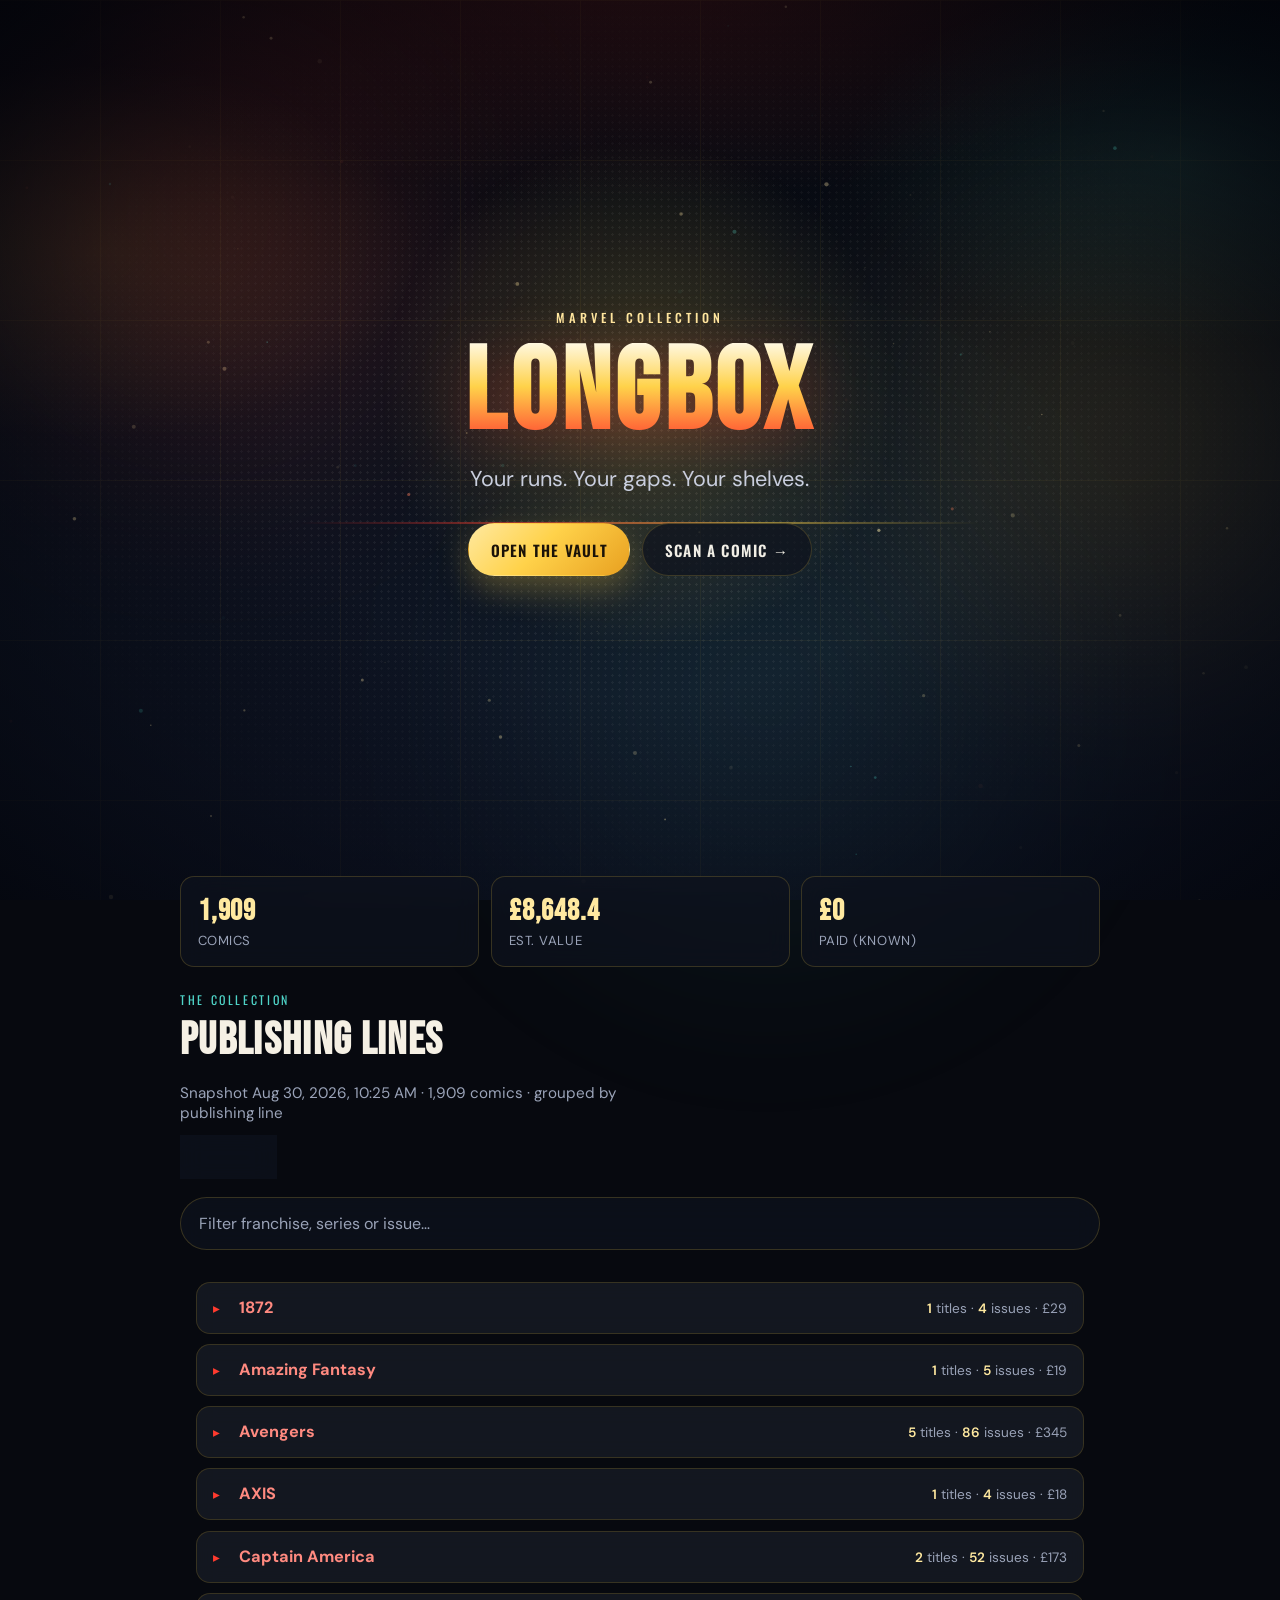
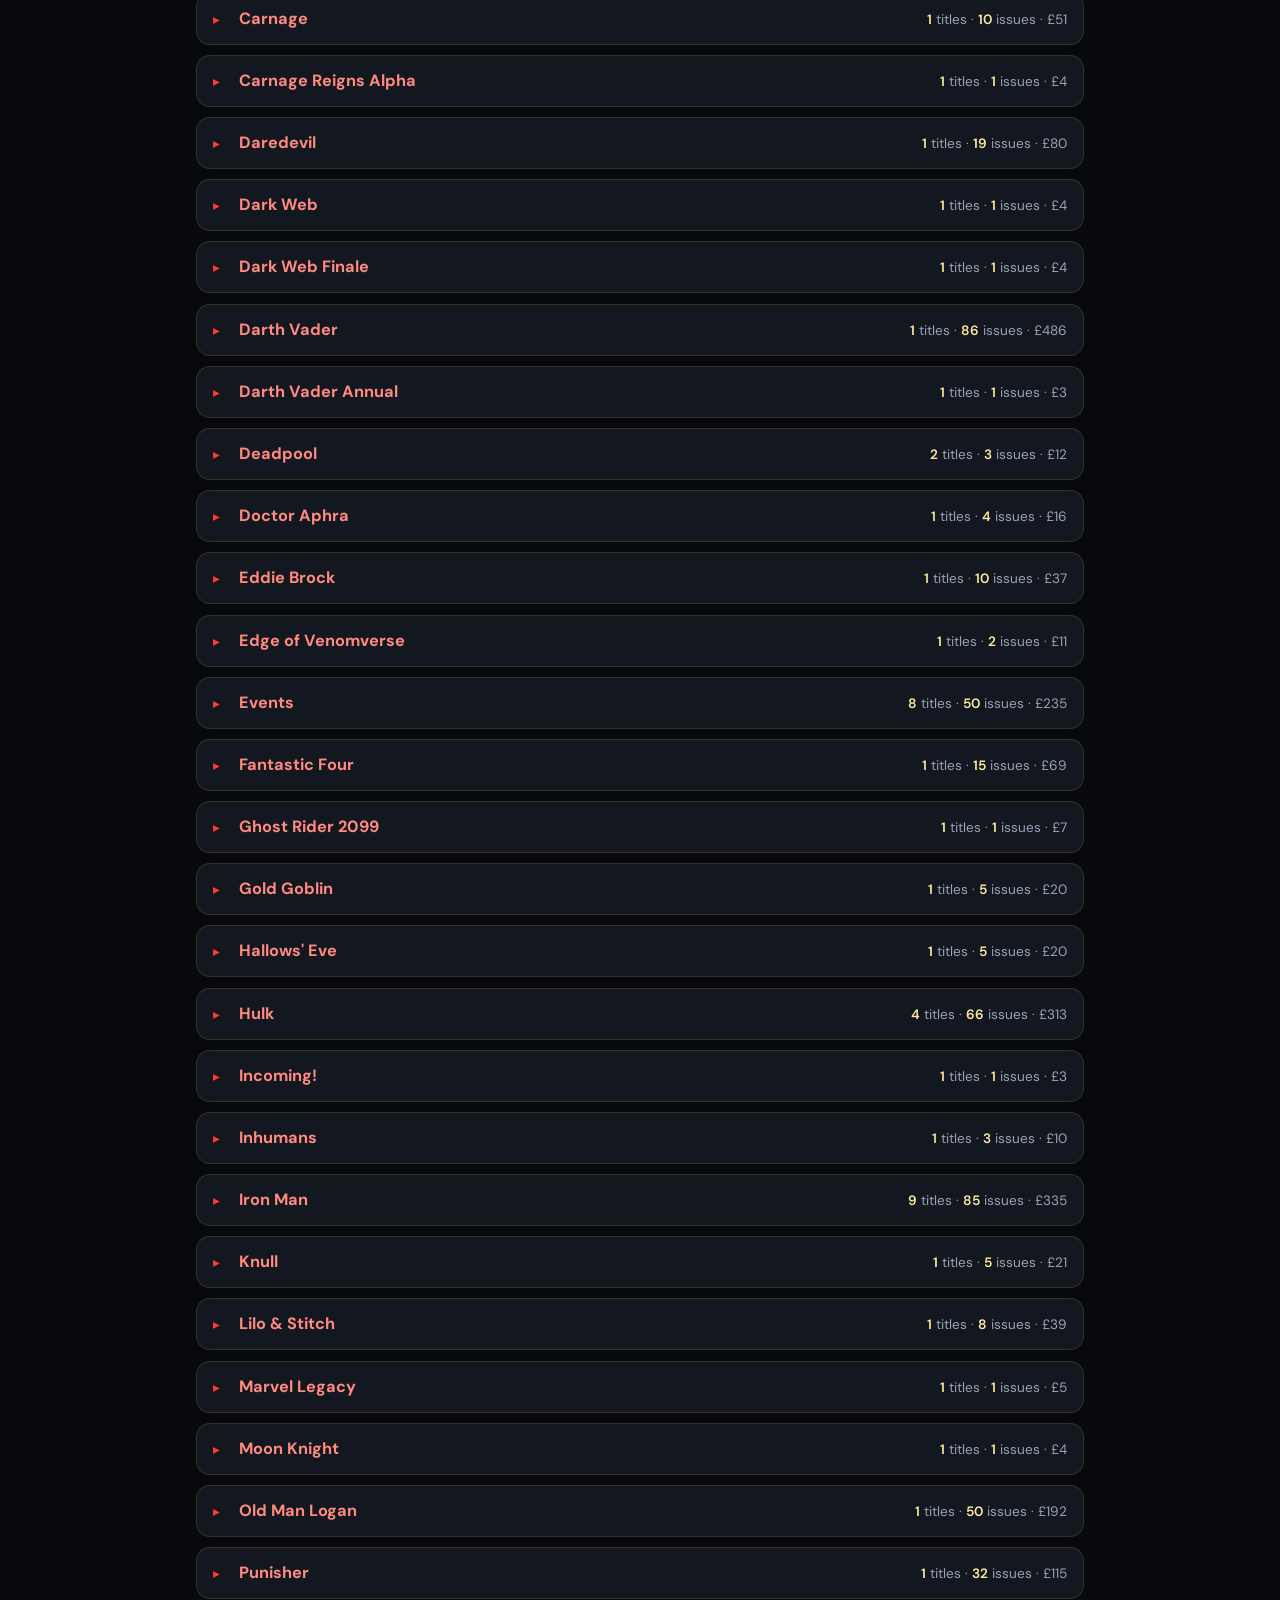
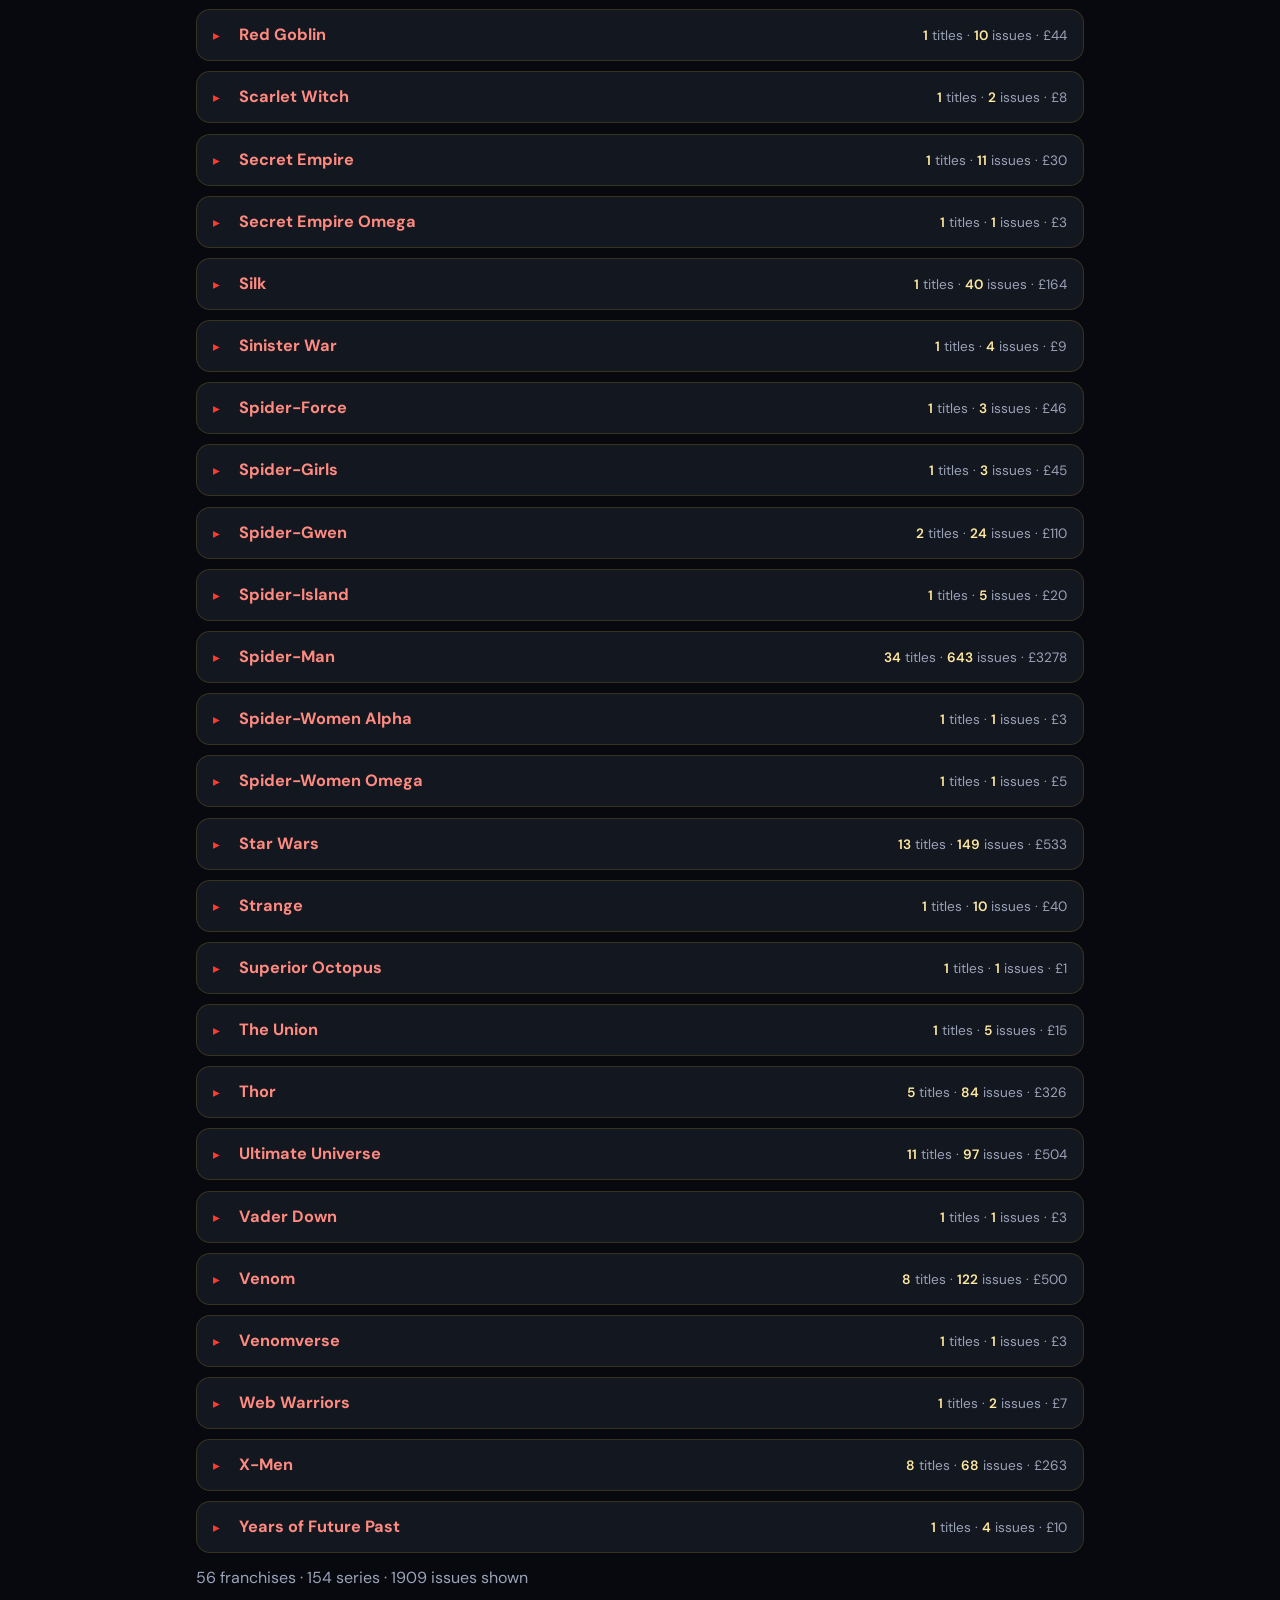
==== commit 5b903a5c: "Publish static snapshot 2026-08-30 11:25." ====
--- a/index.html
+++ b/index.html
@@ -10,14 +10,14 @@
   <meta name="mobile-web-app-capable" content="yes">
   <meta name="apple-mobile-web-app-capable" content="yes">
   <meta name="apple-mobile-web-app-status-bar-style" content="black-translucent">
-  <meta name="apple-mobile-web-app-title" content="PanelBook">
-  <title>PanelBook</title>
-  <link rel="manifest" href="manifest.webmanifest?v=1">
-  <link rel="icon" href="icon.svg?v=1" type="image/svg+xml">
-  <link rel="apple-touch-icon" href="icon.svg?v=1">
+  <meta name="apple-mobile-web-app-title" content="Longbox">
+  <title>Longbox</title>
+  <link rel="manifest" href="manifest.webmanifest?v=2">
+  <link rel="icon" href="icon.svg?v=2" type="image/svg+xml">
+  <link rel="apple-touch-icon" href="icon.svg?v=2">
   <link rel="preconnect" href="https://fonts.googleapis.com">
   <link href="https://fonts.googleapis.com/css2?family=Bebas+Neue&family=DM+Sans:wght@400;600;700&family=Oswald:wght@500;600&display=swap" rel="stylesheet">
-  <link rel="stylesheet" href="theme.css?v=1">
+  <link rel="stylesheet" href="theme.css?v=2">
 </head>
 <body>
   <div class="sky" aria-hidden="true">
@@ -34,9 +34,9 @@
     <div class="hero-glow" aria-hidden="true"></div>
     <div class="hero-slash" aria-hidden="true"></div>
     <div class="hero-inner">
-      <p class="eyebrow">Marvel collection vault</p>
-      <h1 class="brand">PanelBook</h1>
-      <p class="tagline">Your runs. Your gaps. Your shelves — in one kinetic ledger.</p>
+      <p class="eyebrow">Marvel collection</p>
+      <h1 class="brand">Longbox</h1>
+      <p class="tagline">Your runs. Your gaps. Your shelves.</p>
       <div class="cta-row">
         <a class="cta cta-primary" href="#collection">Open the vault</a>
         <a class="cta cta-ghost" href="scan.html">Scan a comic →</a>
@@ -51,14 +51,14 @@
     <h2 class="section-title">Publishing lines</h2>
     <p class="snap-tag" id="snapTag">Loading collection…</p>
     <p style="margin:0.85rem 0 1.1rem;">
-      <a class="cta cta-ghost" href="buy.html" style="padding:0.65rem 1.05rem;font-size:0.85rem;">What to buy</a>
+      <a class="cta cta-ghost" href="buy.html" style="padding:0.65rem 1.05rem;font-size:0.85rem;">Wishlist</a>
     </p>
     <input id="q" class="search" type="search" placeholder="Filter franchise, series or issue…" />
     <div id="out" class="err">Loading collection.json…</div>
   </main>
 
-  <script src="atmosphere.js?v=1"></script>
-  <script src="pwa.js?v=1"></script>
+  <script src="atmosphere.js?v=2"></script>
+  <script src="pwa.js?v=2"></script>
   <script src="config.js"></script>
   <script>
     /* --- fuzzy series grouping --- */
--- a/theme.css
+++ b/theme.css
@@ -1,4 +1,4 @@
-/* PanelBook — comic vault atmosphere */
+/* Longbox — comic vault atmosphere */
 :root {
   --void: #07090f;
   --void-2: #0e121c;
